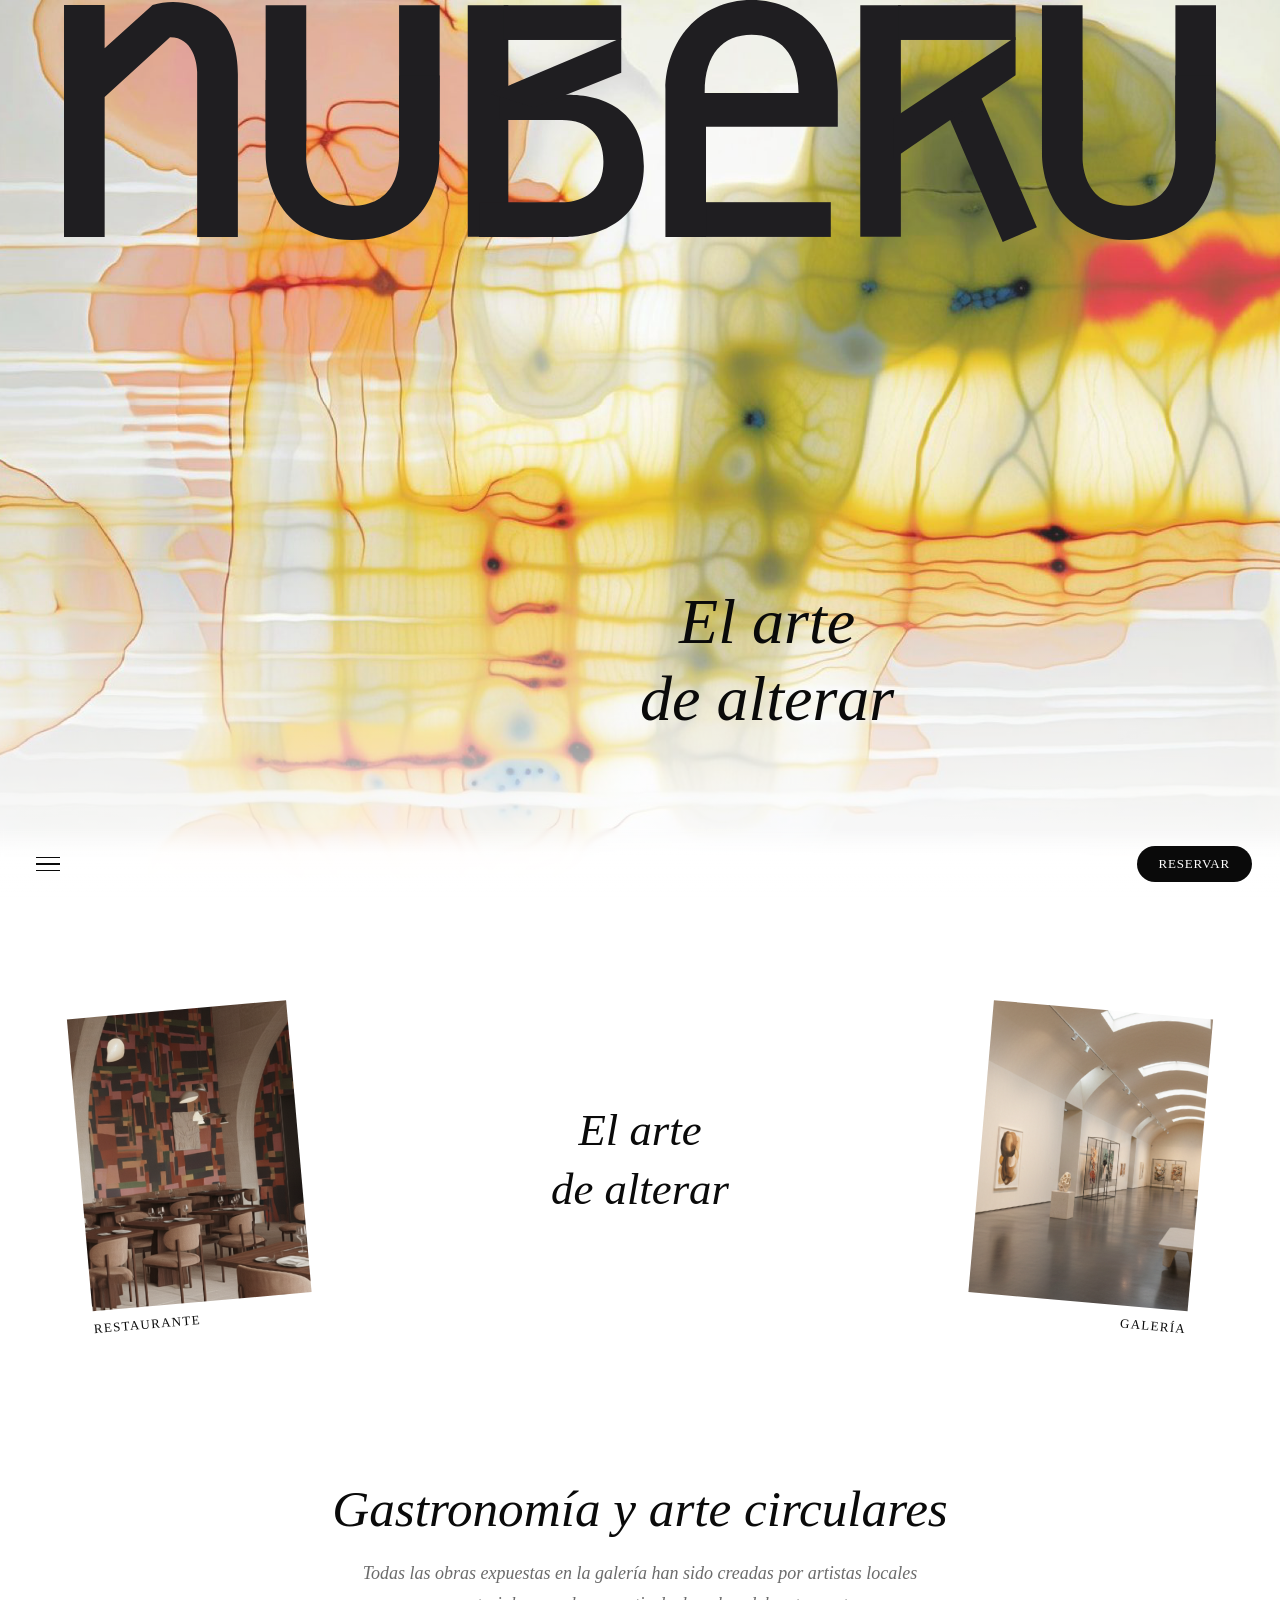
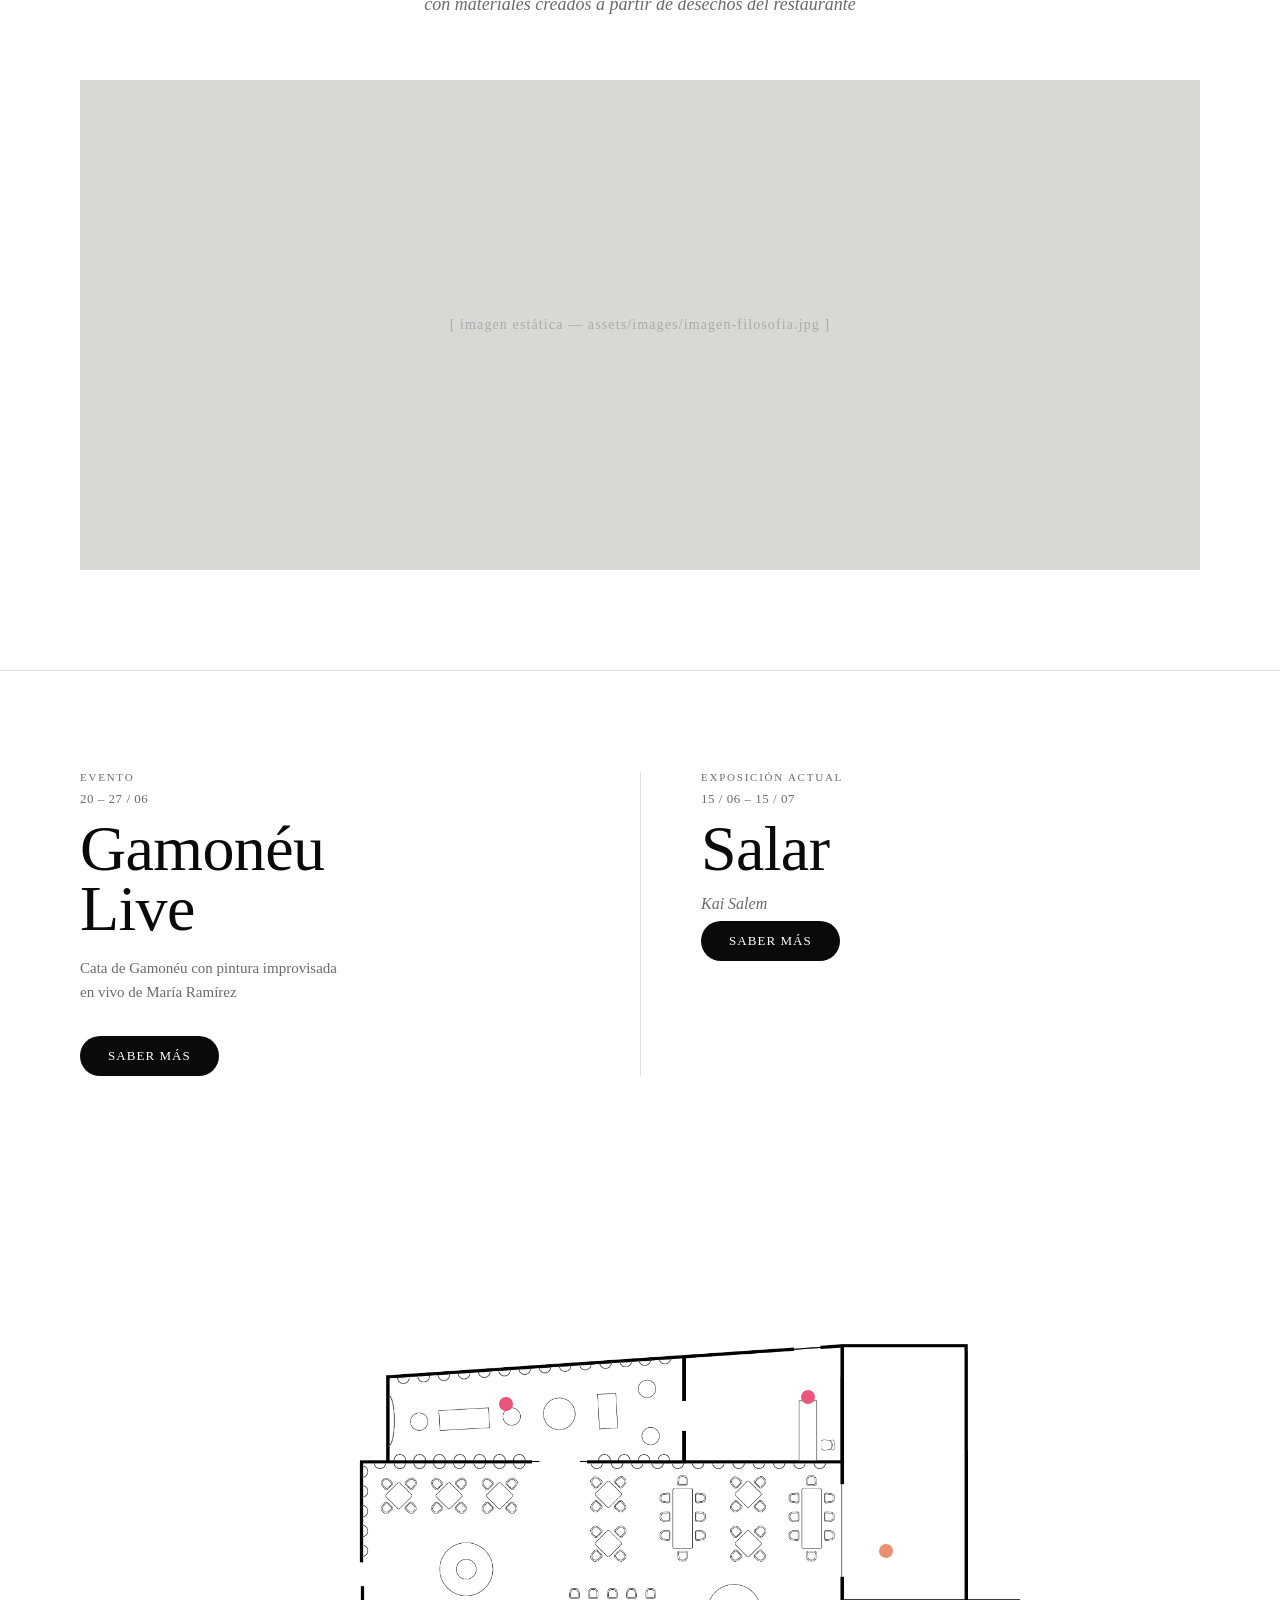
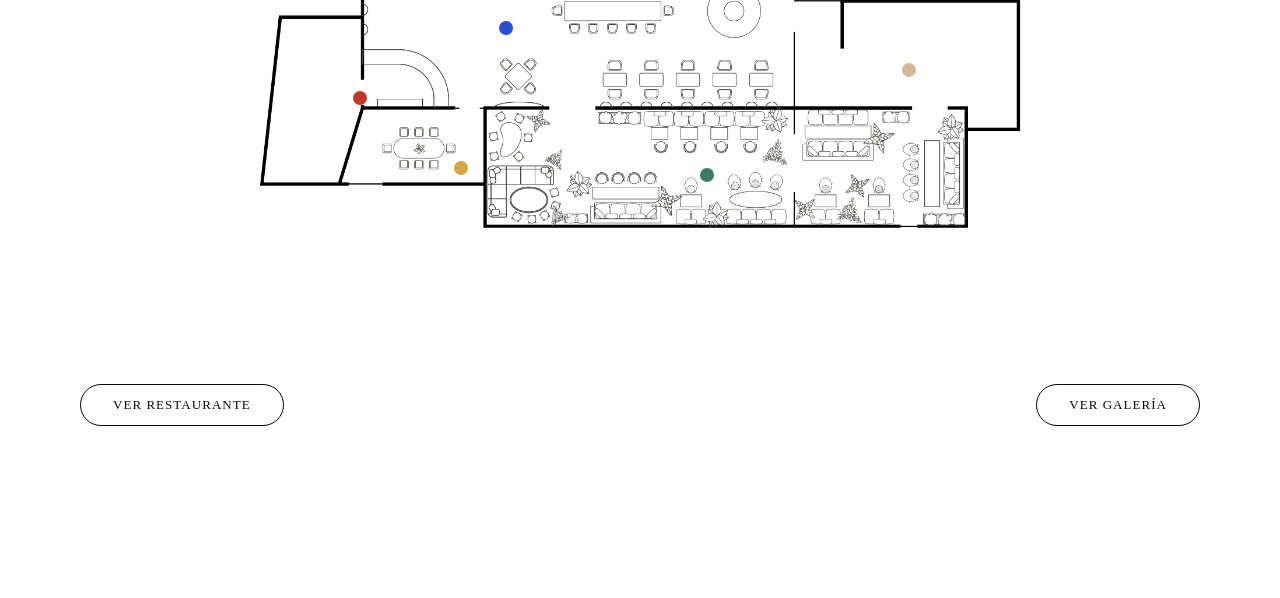
==== index.html @ 90b87da3 "Normalize casing for JavaScript references in HTML and CSS comments" ====
<!DOCTYPE html>
<html lang="es">
<head>
    <meta charset="UTF-8" />
    <meta name="viewport" content="width=device-width, initial-scale=1.0" />
    <title>Nuberu — El arte de alterar</title>

    <!-- Google Fonts -->
    <link rel="preconnect" href="https://fonts.googleapis.com" />
    <link rel="preconnect" href="https://fonts.gstatic.com" crossorigin />
    <link href="https://fonts.googleapis.com/css2?family=Cormorant+Garamond:ital,wght@0,300;0,400;1,300;1,400&display=swap" rel="stylesheet" />

    <!-- Hoja de estilos externa -->
    <link rel="stylesheet" href="css/main.css" />
</head>
<body>

<!-- ============================================
     BARRA FIJA INFERIOR
============================================= -->
<nav class="barra-inferior" role="navigation" aria-label="Navegación principal">

    <button class="btn-menu" id="btnMenu" aria-label="Abrir menú" aria-expanded="false">
        <span></span>
        <span></span>
        <span></span>
    </button>

    <a href="#hero" class="barra-logo" id="barraLogo" aria-label="Volver al inicio">

          <img src="assets/images/logo.svg" alt="Nuberu" height="28" />
    </a>

    <a href="reservas.html" class="btn-reservar" role="button">Reservar</a>

</nav>


<!-- ============================================
     MENÚ OVERLAY — PANTALLA COMPLETA
============================================= -->
<div class="menu-overlay" id="menuOverlay" role="dialog" aria-modal="true" aria-label="Menú de navegación">
    <div class="menu-columnas">

        <div class="menu-columna">
            <a href="restaurante.html" class="menu-titulo">Restaurante</a>
            <a href="restaurante.html#menu"    class="menu-item">Menú</a>
            <a href="restaurante.html#eventos" class="menu-item">Eventos</a>
            <a href="reservas.html#proveedores"            class="menu-item">Productos</a>
        </div>

        <div class="menu-columna">
            <a href="galeria.html" class="menu-titulo">Galería</a>
            <a href="galeria.html#exposiciones"      class="menu-item">Exposiciones</a>
            <a href="galeria.html#artistas"          class="menu-item">Artistas</a>
            <a href="galeria.html#programa-creacion" class="menu-item">Creación</a>
        </div>

    </div>
</div>


<!-- ============================================
     SECCIÓN 1: HERO
============================================= -->
<section id="hero" aria-label="Portada">

    <div class="hero-bg">
        <!--
          PRODUCCIÓN: añadir en main.css dentro de .hero-bg:
          background-image: url('../assets/images/hero-bg.jpg');
        -->
    </div>

    <div class="hero-logo" id="heroLogo" aria-label="Nuberu">

          <img src="assets/images/logo.svg"
               alt="Nuberu"
               style="width: 90vw; max-width: 1400px;" />
    </div>

    <div class="hero-manuscrito" aria-label="El arte de alterar">
        <!--
          PRODUCCIÓN: sustituir por:
          <img src="assets/images/texto-el-arte-de-alterar.png"
               alt="El arte de alterar"
               style="width: clamp(240px, 35vw, 560px);" />
        -->
        <p class="hero-manuscrito-placeholder">
            El arte<br>de alterar
        </p>
    </div>

</section>


<!-- ============================================
     SECCIÓN 2: INTRO
============================================= -->
<section id="intro" aria-label="Restaurante y Galería">

    <div>
        <div class="intro-imagen">

              <img src="assets/images/restaurante-interior.png" alt="Interior del restaurante Nuberu" />
        </div>
        <p class="intro-imagen-label">RESTAURANTE</p>
    </div>

    <div class="intro-centro">
        <!--
          PRODUCCIÓN: sustituir por:
          <img src="assets/images/el-arte-de-alterar-centro.png"
               alt="El arte de alterar"
               style="width: clamp(160px, 22vw, 340px);" />
        -->
        <p class="intro-manuscrito-placeholder">El arte<br>de alterar</p>
    </div>

    <div class="intro-derecha">
        <div class="intro-imagen">
              <img src="assets/images/galeria.png" alt="Pieza de la Galería Nuberu" />
        </div>
        <p class="intro-imagen-label">GALERÍA</p>
    </div>

</section>


<!-- ============================================
     SECCIÓN 3: FILOSOFÍA
============================================= -->
<section id="filosofia" aria-label="Filosofía">

    <div class="filosofia-texto">
        <!--
          PRODUCCIÓN: sustituir el h2 por:
          <img src="assets/images/gastronomia-arte-circulares.png"
               alt="Gastronomía y arte circulares"
               style="max-width: 600px; margin: 0 auto 24px;" />
        -->
        <h2 class="filosofia-titulo">Gastronomía y arte circulares</h2>
        <p class="filosofia-subtexto">
            Todas las obras expuestas en la galería han sido creadas por artistas locales
            con materiales creados a partir de desechos del restaurante
        </p>
    </div>

    <div class="filosofia-imagen">
        <!--
          PRODUCCIÓN:
          <img src="assets/images/imagen-filosofia.jpg" alt="Gastronomía y arte en Nuberu" />
        -->
        <div class="filosofia-imagen-placeholder">
            [ imagen estática — assets/images/imagen-filosofia.jpg ]
        </div>
    </div>

</section>


<!-- ============================================
     SECCIÓN 4: ACTUALIDAD
============================================= -->
<section id="actualidad" aria-label="Actualidad">

    <div class="actualidad-bloque">
        <p class="actualidad-etiqueta">Evento</p>
        <p class="actualidad-fecha">20 – 27 / 06</p>
        <h2 class="actualidad-titulo">Gamonéu<br>Live</h2>
        <p class="actualidad-descripcion">
            Cata de Gamonéu con pintura improvisada<br>en vivo de María Ramírez
        </p>
        <a href="restaurante.html#eventos" class="btn-saber-mas">Saber más</a>
    </div>

    <div class="actualidad-bloque">
        <p class="actualidad-etiqueta">Exposición actual</p>
        <p class="actualidad-fecha">15 / 06 – 15 / 07</p>
        <h2 class="actualidad-titulo">Salar</h2>
        <p class="actualidad-subtitulo">Kai Salem</p>
        <a href="galeria.html#exposiciones" class="btn-saber-mas">Saber más</a>
    </div>

</section>


<!-- ============================================
     SECCIÓN 5: MAPA INTERACTIVO
============================================= -->
<section id="mapa" aria-label="Plano del espacio">

    <div class="mapa-contenedor" id="mapaContenedor">

        <!--
          PRODUCCIÓN: sustituir el placeholder por:
          <img src="assets/images/mapa-plano.png"
               alt="Plano del espacio Nuberu"
               class="mapa-imagen" />

          Luego ajustar left/top de cada .mapa-punto en main.css
          con porcentajes sobre tu imagen real del plano.
        -->
        <div class="mapa-placeholder">
            <img src="assets/images/plano-nuberu.png"
                 alt="Plano del espacio Nuberu"
                 class="mapa-imagen" />
        </div>

        <!-- PUNTO 1: Galería -->
        <div class="mapa-punto punto-rosa punto-abajo" role="button" tabindex="0" aria-label="GALERÍA">
            <div class="mapa-tooltip">
                <img src="assets/images/galeria.png" class="mapa-tooltip-imagen" alt="Bar" />
                <div class="mapa-tooltip-label">
                    <p class="mapa-tooltip-titulo">GALERÍA</p>
                </div>
            </div>
        </div>

        <!-- PUNTO 2: TIENDA -->
        <div class="mapa-punto punto-rosa-2 punto-abajo" role="button" tabindex="0" aria-label="TIENDA">
            <div class="mapa-tooltip">
                <img src="assets/images/tienda.png" class="mapa-tooltip-imagen" alt="Tienda" />
                <div class="mapa-tooltip-label">
                    <p class="mapa-tooltip-titulo">TIENDA</p>
                </div>
            </div>
        </div>

        <!-- PUNTO 3: RESTAURANTE -->
        <div class="mapa-punto punto-azul" role="button" tabindex="0" aria-label="RESTAURANTE">
            <div class="mapa-tooltip">
                <img src="assets/images/restaurante-interior.png" class="mapa-tooltip-imagen" alt="Salón de reuniones" />
                <div class="mapa-tooltip-label">
                    <p class="mapa-tooltip-titulo">RESTAURANTE</p>
                </div>
            </div>
        </div>

        <!-- PUNTO 4: Terraza -->
        <div class="mapa-punto punto-verde" role="button" tabindex="0" aria-label="Terraza">
            <div class="mapa-tooltip">
                <img src="assets/images/terraza.png" class="mapa-tooltip-imagen" alt="Terraza" />
                <div class="mapa-tooltip-label">
                    <p class="mapa-tooltip-titulo">TERRAZA</p>
                </div>
            </div>
        </div>

        <!-- PUNTO 5: Reuniones -->
        <div class="mapa-punto punto-mostaza" role="button" tabindex="0" aria-label="Salón de reuniones">
            <div class="mapa-tooltip">
                <img src="assets/images/sala-de-reuniones.png" class="mapa-tooltip-imagen" alt="Galería" />
                <div class="mapa-tooltip-label">
                    <p class="mapa-tooltip-titulo">SALÓN DE REUNIONES</p>
                </div>
            </div>
        </div>

        <!-- PUNTO 6: COCINA -->
        <div class="mapa-punto punto-salmon" role="button" tabindex="0" aria-label="COCINA">
            <div class="mapa-tooltip">
                <img src="assets/images/COCINA.png" class="mapa-tooltip-imagen" alt="Cocina" />
                <div class="mapa-tooltip-label">
                    <p class="mapa-tooltip-titulo">COCINA</p>
                </div>
            </div>
        </div>
        <!-- PUNTO: Bar -->
        <div class="mapa-punto punto-rojo" role="button" tabindex="0" aria-label="Bar">
            <div class="mapa-tooltip">
                <img src="assets/images/bar.png" class="mapa-tooltip-imagen" alt="Bar" />
                <div class="mapa-tooltip-label">
                    <p class="mapa-tooltip-titulo">Bar</p>
                </div>
            </div>
        </div>

        <!-- PUNTO: Baño -->
        <div class="mapa-punto punto-beige" role="button" tabindex="0" aria-label="Baño">
            <div class="mapa-tooltip">
                <img src="assets/images/bano.png" class="mapa-tooltip-imagen" alt="Baño" />
                <div class="mapa-tooltip-label">
                    <p class="mapa-tooltip-titulo">Baño</p>
                </div>
            </div>
        </div>
    </div>

    <div class="mapa-ctas">
        <a href="restaurante.html" class="btn-outline">Ver Restaurante</a>
        <a href="galeria.html"     class="btn-outline">Ver Galería</a>
    </div>

</section>


<!-- js al final del body para no bloquear la carga del HTML -->
<script src="js/main.js"></script>

</body>
</html>
---- css/main.css ----
/* =============================================
   VARIABLES Y RESET
============================================= */
:root {
    --blanco: #ffffff;
    --negro: #0a0a0a;
    --gris-claro: #f5f5f3;
    --gris-texto: #6b6b6b;
    --acento-rosa: #e8567a;
    --acento-mostaza: #d4a843;
    --acento-azul: #2b4fd4;
    --acento-verde: #3d7a5f;
    --barra-alto: 72px;
    --fuente-cuerpo: 'inter', satoshi, sans serif;
}

*, *::before, *::after {
    margin: 0;
    padding: 0;
    box-sizing: border-box;
}

html {
    scroll-behavior: smooth;
}

body {
    font-family: Inter;
    background: var(--blanco);
    color: var(--negro);
    overflow-x: hidden;
    padding-bottom: var(--barra-alto);
}

img {
    display: block;
    max-width: 100%;
}

a {
    text-decoration: none;
    color: inherit;
}

/* =============================================
   BARRA FIJA INFERIOR
============================================= */
.barra-inferior {
    position: fixed;
    bottom: 0;
    left: 0;
    right: 0;
    height: var(--barra-alto);
    z-index: 1000;
    display: flex;
    align-items: center;
    justify-content: space-between;
    padding: 0 28px;
    background: linear-gradient(to bottom, transparent 0%, rgba(255,255,255,0.85) 35%, rgba(255,255,255,0.97) 100%);
    backdrop-filter: blur(2px);
    -webkit-backdrop-filter: blur(2px);
}

.btn-menu {
    background: none;
    border: none;
    cursor: pointer;
    padding: 8px;
    display: flex;
    flex-direction: column;
    gap: 5px;
    transition: opacity 0.2s;
}

.btn-menu:hover { opacity: 0.5; }

.btn-menu span {
    display: block;
    width: 24px;
    height: 1.5px;
    background: var(--negro);
    transition: transform 0.35s ease, opacity 0.25s ease;
    transform-origin: center;
}

body.menu-abierto .btn-menu span:nth-child(1) {
    transform: translateY(6.5px) rotate(45deg);
}
body.menu-abierto .btn-menu span:nth-child(2) {
    opacity: 0;
    transform: scaleX(0);
}
body.menu-abierto .btn-menu span:nth-child(3) {
    transform: translateY(-6.5px) rotate(-45deg);
}

.barra-logo {
    position: absolute;
    left: 50%;
    transform: translateX(-50%);
    opacity: 0;
    transition: opacity 0.4s ease;
    pointer-events: none;
}

.barra-logo.visible {
    opacity: 1;
    pointer-events: auto;
}

.barra-logo-texto {
    font-size: 22px;
    font-weight: 700;
    letter-spacing: 0.08em;
    text-transform: uppercase;
    font-family: var(--fuente-cuerpo);
}

.btn-reservar {
    background: var(--negro);
    color: var(--blanco);
    border: none;
    border-radius: 100px;
    padding: 10px 22px;
    font-family: var(--fuente-cuerpo);
    font-size: 13px;
    letter-spacing: 0.06em;
    text-transform: uppercase;
    cursor: pointer;
    transition: background 0.2s, transform 0.15s;
    white-space: nowrap;
}

.btn-reservar:hover {
    background: #333;
    transform: scale(1.03);
}

/* =============================================
   MENÚ OVERLAY — PANTALLA COMPLETA
============================================= */
.menu-overlay {
    position: fixed;
    inset: 0;
    background: var(--blanco);
    z-index: 10000;
    display: flex;
    flex-direction: column;
    justify-content: center;
    opacity: 0;
    pointer-events: none;
    transition: opacity 0.4s ease;
}

body.menu-abierto .menu-overlay {
    opacity: 1;
    pointer-events: auto;
}

.menu-columnas {
    display: grid;
    grid-template-columns: 1fr 1fr;
    height: 100%;
    align-content: center;
    gap: 0;
}

.menu-columna {
    display: flex;
    flex-direction: column;
    justify-content: center;
    padding: 0;
}

.menu-item,
.menu-columna-titulo {
    padding-left: 80px;
}

.menu-columna:first-child .menu-item,
.menu-columna:first-child .menu-columna-titulo {
    padding-left: 80px;
}

.menu-columna:first-child .menu-titulo,
.menu-columna:first-child .menu-columna-titulo {
    padding-left: 80px;
}

.menu-columna:last-child .menu-item,
.menu-columna:last-child .menu-columna-titulo {
    padding-left: 80px;
}

.menu-columna:last-child .menu-titulo,
.menu-columna:last-child .menu-columna-titulo {
    padding-left: 80px;
}

.menu-columna-titulo {
    font-size: clamp(32px, 4vw, 56px);
    font-weight: 500;
    letter-spacing: 0;
    text-transform: none;
    color: var(--negro);
    margin-bottom: 0;
    padding: 20px 0;
    border-bottom: 1px solid #e0e0e0;
}

.menu-titulo {
    font-size: clamp(32px, 4vw, 56px);
    font-weight: 450;
    line-height: 1;
    padding: 20px 0;
    border-bottom: 1px solid #e0e0e0;
    cursor: pointer;
    transition: color 0.2s, padding-left 0.25s;
    color: var(--negro);
    display: block;
}
.menu-item {
    font-size: clamp(32px, 4vw, 56px);
    font-weight: 300;
    line-height: 1;
    padding: 30px 0;
    border-bottom: 1px solid #e0e0e0;
    cursor: pointer;
    transition: color 0.2s, padding-left 0.25s;
    color: var(--negro);
    display: block;
}

.menu-item:hover {
    color: var(--gris-texto);
    padding-left: 12px;
}

/* =============================================
   SECCIÓN 1: HERO
============================================= */
#hero {
    position: relative;
    width: 100%;
    height: 100vh;
    min-height: 600px;
    overflow: hidden;
    display: flex;
    align-items: center;
    justify-content: center;
}

.hero-bg {
    position: absolute;
    inset: 0;
    background-image: url("assets/images/fondo-hero1.png");
    background-size: cover;
    background-position: center;
    opacity: 0.88;
}

.hero-bg::after {
    content: '';
    position: absolute;
    bottom: 0;
    left: 0;
    right: 0;
    height: 40%;
    background: linear-gradient(to bottom, transparent, white);
}

.hero-logo {
    position: absolute;
    top: 0;
    left: 0;
    right: 0;
    display: flex;
    align-items: flex-start;
    justify-content: center;
    z-index: 2;
    transition: opacity 0.5s ease, transform 0.5s ease;
    animation: fadeUp 0.9s ease both;
}

.hero-logo-texto {
    font-size: clamp(80px, 18vw, 260px);
    font-weight: 900;
    letter-spacing: -0.02em;
    text-transform: uppercase;
    line-height: 0.85;
    color: var(--negro);
    font-family: var(--fuente-cuerpo);
    user-select: none;
    margin-top: -12px;
}

.hero-logo.reducido {
    opacity: 0;
    transform: scale(0.3) translateY(-60px);
    pointer-events: none;
}

.hero-manuscrito {
    position: absolute;
    bottom: 18%;
    left: 50%;
    transform: translateX(-42%);
    z-index: 3;
    animation: fadeUp 1.1s 0.3s ease both;
}

.hero-manuscrito-placeholder {
    font-size: clamp(28px, 5vw, 72px);
    font-style: italic;
    font-weight: 300;
    color: var(--negro);
    line-height: 1.2;
    text-align: center;
    font-family: 'Brush Script MT', 'Segoe Script', cursive;
}

/* =============================================
   SECCIÓN 2: INTRO
============================================= */
#intro {
    display: grid;
    grid-template-columns: 1fr auto 1fr;
    align-items: center;
    gap: 40px;
    padding: 100px 80px;
    max-width: 1400px;
    margin: 0 auto;
}

.intro-imagen {
    aspect-ratio: 3 / 4;
    max-width: 220px;
    overflow: visible;
}

.intro-imagen img {
    width: 100%;
    height: 100%;
    object-fit: cover;
    transition: transform 0.6s ease;
}

.intro-imagen img:hover {
    transform: scale(1.04);
}

.intro-imagen-label {
    font-size: 13px;
    letter-spacing: 0.1em;
    text-transform: uppercase;
    margin-top: 10px;
}

.intro-centro {
    text-align: center;
    flex-shrink: 0;
}

.intro-manuscrito-placeholder {
    font-size: clamp(24px, 3.5vw, 52px);
    font-style: italic;
    font-weight: 300;
    line-height: 1.3;
    font-family: 'Brush Script MT', 'Segoe Script', cursive;
}

#intro .intro-derecha {
    display: flex;
    flex-direction: column;
    align-items: flex-end;
}

#intro > div:first-child {
    transform: rotate(-5deg);
}

#intro .intro-derecha {
    transform: rotate(5deg);
}

/* =============================================
   SECCIÓN 3: FILOSOFÍA
============================================= */
#filosofia {
    padding: 60px 80px 100px;
    max-width: 1400px;
    margin: 0 auto;
}

.filosofia-texto {
    text-align: center;
    margin-bottom: 60px;
}

.filosofia-titulo {
    font-size: clamp(28px, 4vw, 58px);
    font-weight: 300;
    font-style: italic;
    margin-bottom: 20px;
    font-family: 'Brush Script MT', 'Segoe Script', cursive;
}

.filosofia-subtexto {
    font-size: clamp(14px, 1.5vw, 18px);
    font-weight: 300;
    color: var(--gris-texto);
    max-width: 560px;
    margin: 0 auto;
    line-height: 1.7;
    font-style: italic;
}

.filosofia-imagen {
    width: 100%;
    aspect-ratio: 16 / 7;
    overflow: hidden;
    background: var(--gris-claro);
    position: relative;
}

.filosofia-imagen img {
    width: 100%;
    height: 100%;
    object-fit: cover;
}

.filosofia-imagen-placeholder {
    width: 100%;
    height: 100%;
    background: #d8d8d5;
    display: flex;
    align-items: center;
    justify-content: center;
    color: #aaa;
    font-size: 14px;
    letter-spacing: 0.08em;
}

/* =============================================
   SECCIÓN 4: ACTUALIDAD
============================================= */
#actualidad {
    display: grid;
    grid-template-columns: 1fr 1fr;
    gap: 0;
    max-width: 1400px;
    margin: 0 auto;
    padding: 100px 80px;
    border-top: 1px solid #e0e0e0;
}

.actualidad-bloque {
    padding: 0 60px 0 0;
}

.actualidad-bloque:last-child {
    padding: 0 0 0 60px;
    border-left: 1px solid #e0e0e0;
}

.actualidad-etiqueta {
    font-size: 11px;
    letter-spacing: 0.16em;
    text-transform: uppercase;
    color: var(--gris-texto);
    margin-bottom: 8px;
}

.actualidad-fecha {
    font-size: 13px;
    color: var(--gris-texto);
    margin-bottom: 12px;
    letter-spacing: 0.04em;
}

.actualidad-titulo {
    font-size: clamp(36px, 5vw, 72px);
    font-weight: 300;
    line-height: 0.95;
    margin-bottom: 16px;
    letter-spacing: -0.01em;
}

.actualidad-subtitulo {
    font-size: 16px;
    font-weight: 300;
    font-style: italic;
    color: var(--gris-texto);
    margin-bottom: 8px;
}

.actualidad-descripcion {
    font-size: 15px;
    font-weight: 300;
    color: var(--gris-texto);
    line-height: 1.6;
    margin-bottom: 32px;
    max-width: 320px;
}

.btn-saber-mas {
    display: inline-block;
    background: var(--negro);
    color: var(--blanco);
    border: none;
    border-radius: 100px;
    padding: 12px 28px;
    font-family: var(--fuente-cuerpo);
    font-size: 13px;
    letter-spacing: 0.08em;
    text-transform: uppercase;
    cursor: pointer;
    transition: background 0.2s, transform 0.15s;
}

.btn-saber-mas:hover {
    background: #333;
    transform: scale(1.03);
}

/* =============================================
   SECCIÓN 5: MAPA INTERACTIVO
============================================= */
#mapa {
    padding: 60px 80px 100px;
    max-width: 1400px;
    margin: 0 auto;
    isolation: isolate;
}

.mapa-contenedor {
    position: relative;
    width: 100%;
    aspect-ratio: 16 / 10;
    overflow: visible;
}

.mapa-imagen {
    width: 100%;
    height: 100%;
    object-fit: contain;
    display: block;
}

.mapa-placeholder {
    width: 100%;
    height: 100%;
    display: flex;
    align-items: center;
    justify-content: center;
    color: #aaa;
    font-size: 14px;
    letter-spacing: 0.08em;
}

/* Puntos del mapa */
.mapa-punto {
    position: absolute;
    width: 14px;
    height: 14px;
    border-radius: 50%;
    cursor: pointer;
    transform: translate(-50%, -50%);
    z-index: 1;
    transition: transform 0.2s ease;
}

/* Área invisible expandida para hover (evita parpadeos) */
.mapa-punto::before {
    content: '';
    position: absolute;
    width: 44px;
    height: 44px;
    top: 50%;
    left: 50%;
    transform: translate(-50%, -50%);
    border-radius: 50%;
    pointer-events: auto;
}

/* Área expandida hacia arriba para mantener hover al mover hacia el tooltip */
.mapa-punto::after {
    content: '';
    position: absolute;
    width: 44px;
    height: 420px;
    top: -410px;
    left: 50%;
    transform: translateX(-50%);
    pointer-events: auto;
}

.mapa-punto:hover {
    transform: translate(-50%, -50%) scale(1.4);
}

/* Posiciones y colores — ajustar según imagen real del plano */
.punto-rosa    { background: var(--acento-rosa);    top: 24%; left: 38%; }
.punto-rosa-2  { background: var(--acento-rosa);    top: 23%; left: 65%; }
.punto-azul    { background: var(--acento-azul);    top: 56%; left: 38%; }
.punto-verde   { background: var(--acento-verde);   top: 77%; left: 56%; }
.punto-mostaza { background: var(--acento-mostaza); top: 76%; left: 34%; }
.punto-salmon  { background: #e89070;               top: 45%; left: 72%; }
.punto-rojo  { background: #c0392b;                 top: 66%; left: 25%; }
.punto-beige { background: #d4b89a;                 top: 62%; left: 74%; }

/* Tooltip polaroid */
.mapa-tooltip {
    position: fixed;
    bottom: auto;
    left: auto;
    transform: rotate(-3deg) scale(0.85);
    width: 220px;
    background: var(--blanco);
    opacity: 0;
    pointer-events: none;
    transition: opacity 0.25s ease, transform 0.3s ease;
    transform-origin: bottom center;
    /* Mantener sobre todo (incluso sobre overlay cuando no está activo) */
    z-index: 9999;
    border: 2px solid #000000;
    display: none;
}

.mapa-tooltip.activo {
    opacity: 1;
    pointer-events: auto;
    display: block;
    transform: rotate(-2deg) scale(1);
}

.mapa-tooltip-imagen {
    width: 100%;
    aspect-ratio: 3 / 4;
    object-fit: cover;
    display: block;
    background: #c8c8c4;
}

.mapa-tooltip-label {
    padding: 10px 12px 12px;
    background: var(--blanco);
}

.mapa-tooltip-titulo {
    font-size: 11px;
    letter-spacing: 0.1em;
    text-transform: uppercase;
    font-weight: 400;
    color: var(--negro);
}

/* Tooltips cerca del borde izquierdo — aparecen a la derecha */
/* Estas reglas ya no aplican porque los tooltips están en el body */
/* Se controla la posición completamente desde JavaScript */

/* CTAs bajo el mapa */
.mapa-ctas {
    display: flex;
    justify-content: space-between;
    margin-top: 48px;
}

.btn-outline {
    border: 1.5px solid var(--negro);
    border-radius: 100px;
    padding: 12px 32px;
    font-family: var(--fuente-cuerpo);
    font-size: 13px;
    letter-spacing: 0.08em;
    text-transform: uppercase;
    background: transparent;
    cursor: pointer;
    transition: background 0.2s, color 0.2s;
    display: inline-block;
}

.btn-outline:hover {
    background: var(--negro);
    color: var(--blanco);
}

/* =============================================
   ANIMACIONES
============================================= */
@keyframes fadeUp {
    from { opacity: 0; transform: translateY(20px); }
    to   { opacity: 1; transform: translateY(0); }
}

/* =============================================
   RESPONSIVE
============================================= */
@media (max-width: 900px) {
    #intro {
        grid-template-columns: 1fr;
        padding: 60px 32px;
        text-align: center;
    }

    #intro .intro-derecha {
        align-items: center;
    }

    .intro-imagen {
        max-width: 200px;
        margin: 0 auto;
    }

    #filosofia { padding: 40px 32px 60px; }

    #actualidad {
        grid-template-columns: 1fr;
        padding: 60px 32px;
        gap: 60px;
    }

    .actualidad-bloque,
    .actualidad-bloque:last-child {
        padding: 0;
        border: none;
    }

    #mapa { padding: 40px 32px 60px; }

    .mapa-ctas {
        flex-direction: column;
        gap: 16px;
        align-items: center;
    }

    .menu-columnas {
        grid-template-columns: 1fr;
    }

    .menu-columna:first-child {
        border-right: none;
        border-bottom: 1px solid #e0e0e0;
    }

    .menu-columna {
        padding: 40px 32px;
    }

    .menu-item {
        font-size: clamp(28px, 7vw, 44px);
        padding: 14px 0;
    }
}
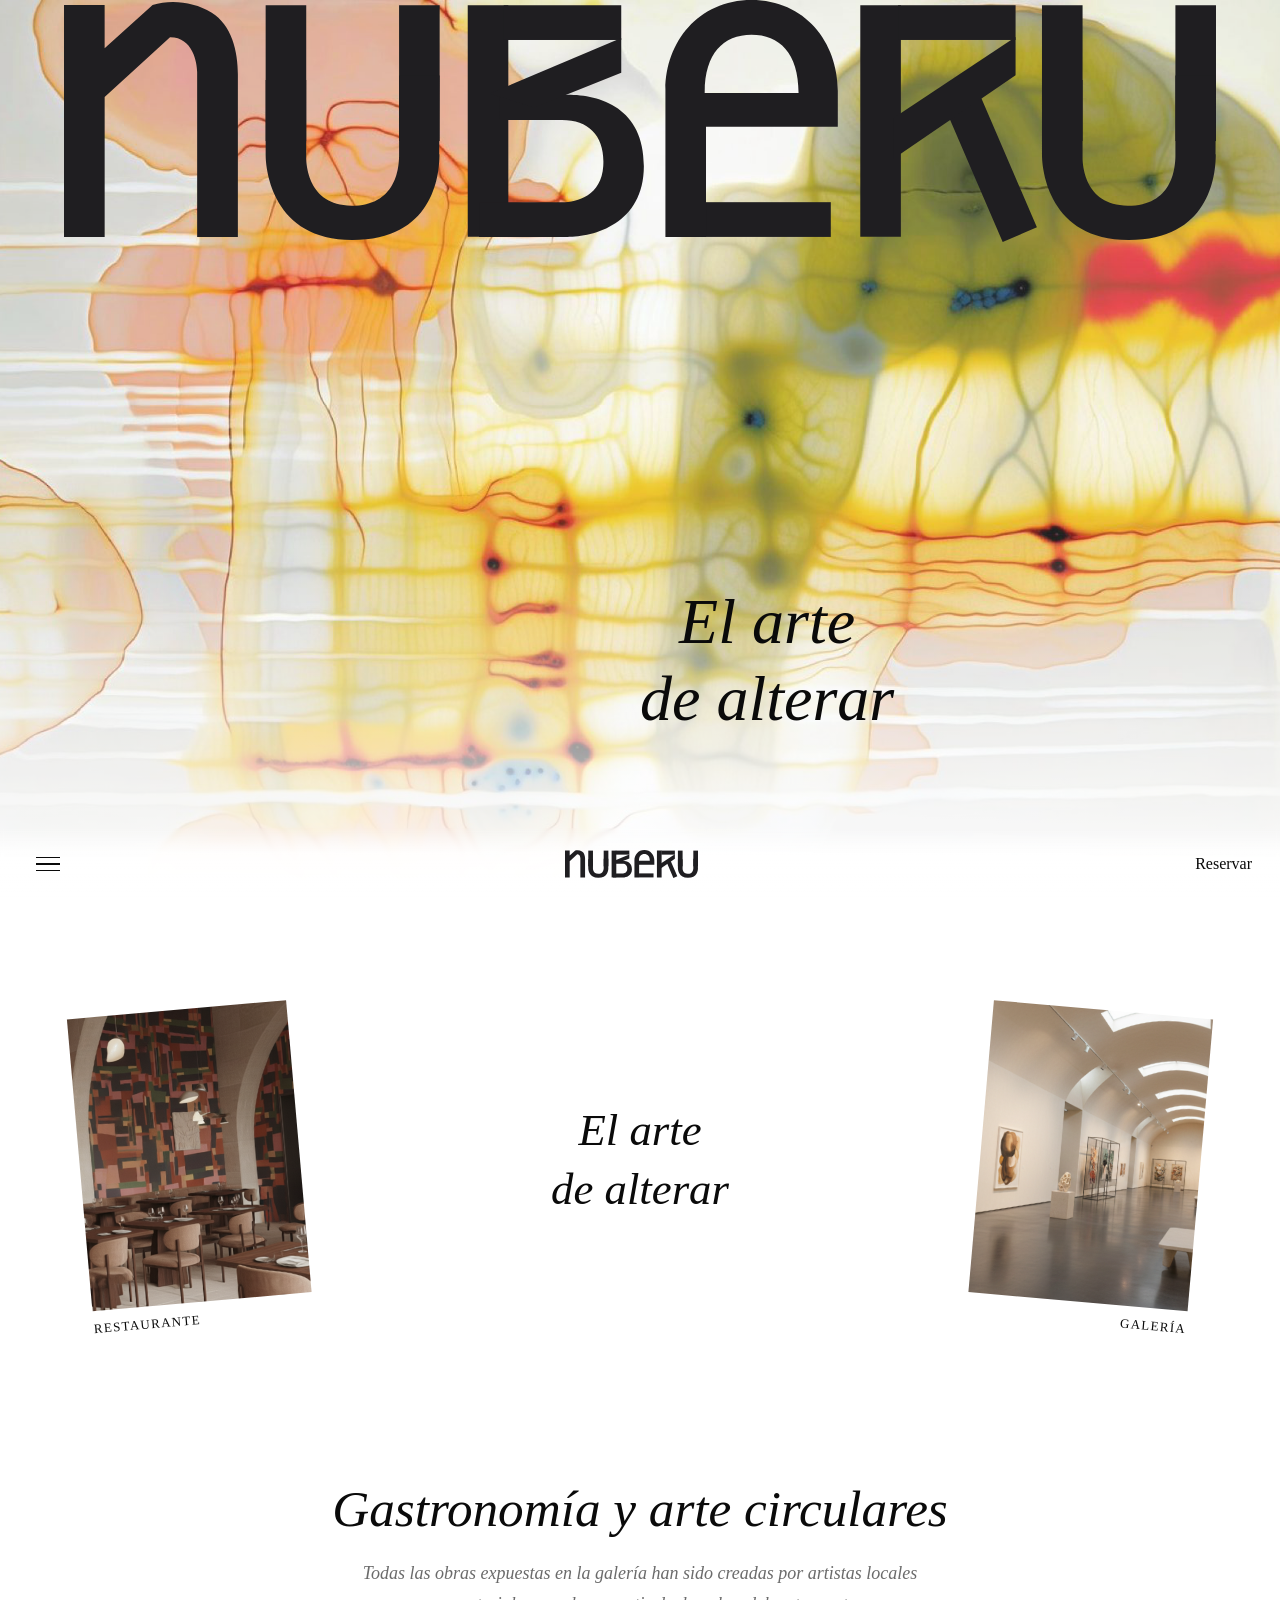
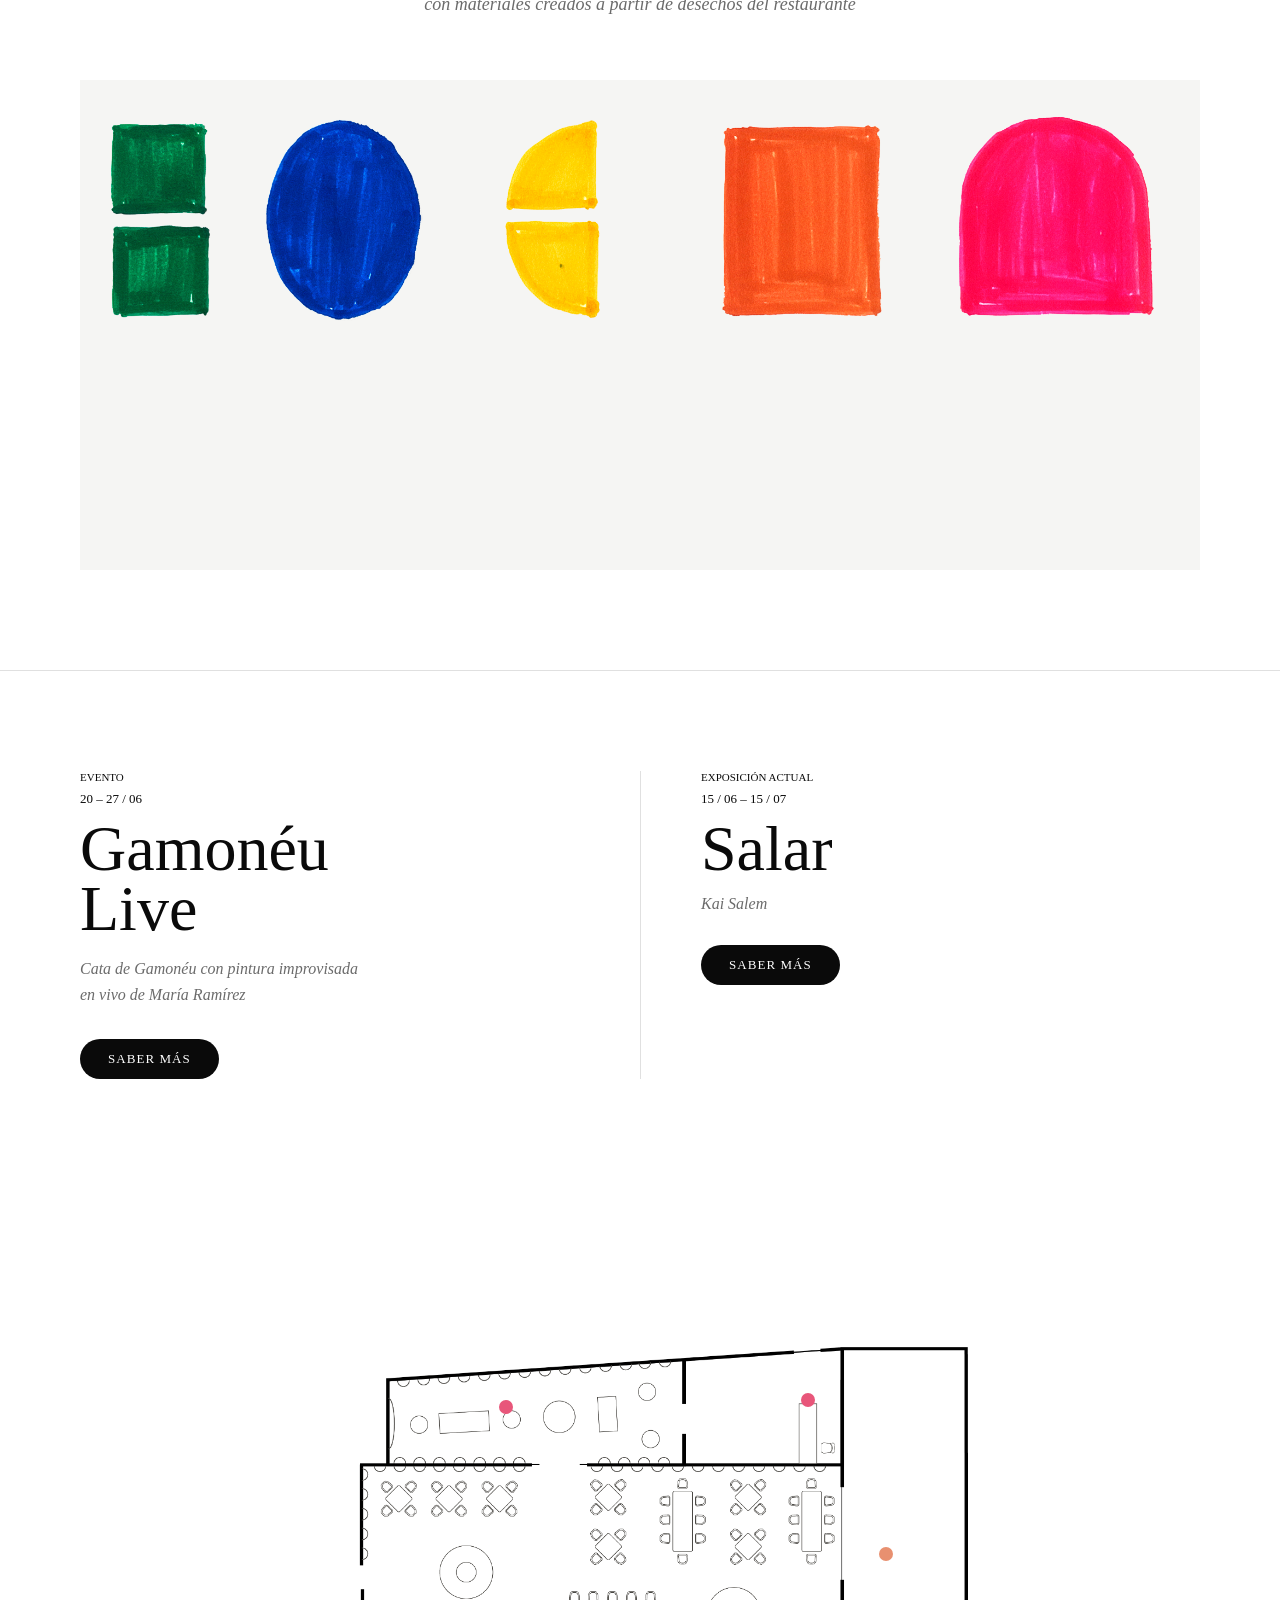
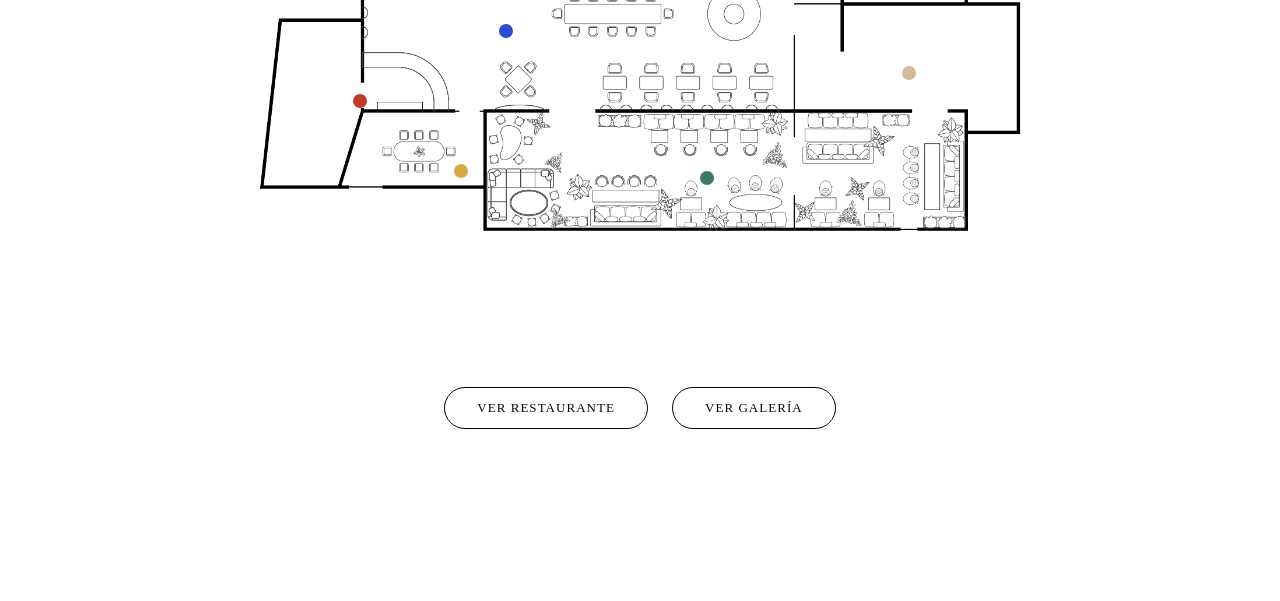
==== commit 718197f5: "Add gallery page with interactive elements and styles" ====
--- a/index.html
+++ b/index.html
@@ -147,13 +147,9 @@
     </div>
 
     <div class="filosofia-imagen">
-        <!--
-          PRODUCCIÓN:
-          <img src="assets/images/imagen-filosofia.jpg" alt="Gastronomía y arte en Nuberu" />
-        -->
-        <div class="filosofia-imagen-placeholder">
-            [ imagen estática — assets/images/imagen-filosofia.jpg ]
-        </div>
+
+        <div>
+            <img src="assets/images/ciclo-nuberu.png" alt="Gastronomía y arte en Nuberu" />        </div>
     </div>
 
 </section>
@@ -192,15 +188,6 @@
 
     <div class="mapa-contenedor" id="mapaContenedor">
 
-        <!--
-          PRODUCCIÓN: sustituir el placeholder por:
-          <img src="assets/images/mapa-plano.png"
-               alt="Plano del espacio Nuberu"
-               class="mapa-imagen" />
-
-          Luego ajustar left/top de cada .mapa-punto en main.css
-          con porcentajes sobre tu imagen real del plano.
-        -->
         <div class="mapa-placeholder">
             <img src="assets/images/plano-nuberu.png"
                  alt="Plano del espacio Nuberu"
@@ -208,95 +195,112 @@
         </div>
 
         <!-- PUNTO 1: Galería -->
-        <div class="mapa-punto punto-rosa punto-abajo" role="button" tabindex="0" aria-label="GALERÍA">
+        <div class="mapa-punto punto-rosa punto-abajo" role="button" tabindex="0" aria-label="GALERÍA" data-tooltip-shift="8" data-hover-radius="48">
             <div class="mapa-tooltip">
-                <img src="assets/images/galeria.png" class="mapa-tooltip-imagen" alt="Bar" />
-                <div class="mapa-tooltip-label">
-                    <p class="mapa-tooltip-titulo">GALERÍA</p>
-                </div>
-            </div>
-        </div>
-
-        <!-- PUNTO 2: TIENDA -->
-        <div class="mapa-punto punto-rosa-2 punto-abajo" role="button" tabindex="0" aria-label="TIENDA">
-            <div class="mapa-tooltip">
-                <img src="assets/images/tienda.png" class="mapa-tooltip-imagen" alt="Tienda" />
-                <div class="mapa-tooltip-label">
-                    <p class="mapa-tooltip-titulo">TIENDA</p>
-                </div>
-            </div>
-        </div>
-
-        <!-- PUNTO 3: RESTAURANTE -->
-        <div class="mapa-punto punto-azul" role="button" tabindex="0" aria-label="RESTAURANTE">
-            <div class="mapa-tooltip">
-                <img src="assets/images/restaurante-interior.png" class="mapa-tooltip-imagen" alt="Salón de reuniones" />
-                <div class="mapa-tooltip-label">
-                    <p class="mapa-tooltip-titulo">RESTAURANTE</p>
-                </div>
-            </div>
-        </div>
-
-        <!-- PUNTO 4: Terraza -->
-        <div class="mapa-punto punto-verde" role="button" tabindex="0" aria-label="Terraza">
-            <div class="mapa-tooltip">
-                <img src="assets/images/terraza.png" class="mapa-tooltip-imagen" alt="Terraza" />
-                <div class="mapa-tooltip-label">
-                    <p class="mapa-tooltip-titulo">TERRAZA</p>
-                </div>
-            </div>
-        </div>
-
-        <!-- PUNTO 5: Reuniones -->
-        <div class="mapa-punto punto-mostaza" role="button" tabindex="0" aria-label="Salón de reuniones">
-            <div class="mapa-tooltip">
-                <img src="assets/images/sala-de-reuniones.png" class="mapa-tooltip-imagen" alt="Galería" />
-                <div class="mapa-tooltip-label">
-                    <p class="mapa-tooltip-titulo">SALÓN DE REUNIONES</p>
-                </div>
-            </div>
-        </div>
-
-        <!-- PUNTO 6: COCINA -->
-        <div class="mapa-punto punto-salmon" role="button" tabindex="0" aria-label="COCINA">
-            <div class="mapa-tooltip">
-                <img src="assets/images/COCINA.png" class="mapa-tooltip-imagen" alt="Cocina" />
-                <div class="mapa-tooltip-label">
-                    <p class="mapa-tooltip-titulo">COCINA</p>
-                </div>
-            </div>
-        </div>
-        <!-- PUNTO: Bar -->
-        <div class="mapa-punto punto-rojo" role="button" tabindex="0" aria-label="Bar">
-            <div class="mapa-tooltip">
-                <img src="assets/images/bar.png" class="mapa-tooltip-imagen" alt="Bar" />
-                <div class="mapa-tooltip-label">
-                    <p class="mapa-tooltip-titulo">Bar</p>
-                </div>
-            </div>
-        </div>
-
-        <!-- PUNTO: Baño -->
-        <div class="mapa-punto punto-beige" role="button" tabindex="0" aria-label="Baño">
-            <div class="mapa-tooltip">
-                <img src="assets/images/bano.png" class="mapa-tooltip-imagen" alt="Baño" />
-                <div class="mapa-tooltip-label">
-                    <p class="mapa-tooltip-titulo">Baño</p>
-                </div>
-            </div>
-        </div>
-    </div>
-
-    <div class="mapa-ctas">
-        <a href="restaurante.html" class="btn-outline">Ver Restaurante</a>
-        <a href="galeria.html"     class="btn-outline">Ver Galería</a>
-    </div>
-
-</section>
-
-
-<!-- js al final del body para no bloquear la carga del HTML -->
-<script src="js/main.js"></script>
-
-</body>
-</html>+                <div class="mapa-tooltip-media">
+                    <img src="assets/images/galeria.png" class="mapa-tooltip-imagen" alt="Bar" />
+                </div>
+                 <div class="mapa-tooltip-label">
+                     <p class="mapa-tooltip-titulo">GALERÍA</p>
+                 </div>
+             </div>
+         </div>
+
+         <!-- PUNTO 2: TIENDA -->
+         <div class="mapa-punto punto-rosa-2 punto-abajo" role="button" tabindex="0" aria-label="TIENDA" data-tooltip-shift="8" data-hover-radius="48">
+             <div class="mapa-tooltip">
+                <div class="mapa-tooltip-media">
+                    <img src="assets/images/tienda.png" class="mapa-tooltip-imagen" alt="Tienda" />
+                </div>
+                 <div class="mapa-tooltip-label">
+                     <p class="mapa-tooltip-titulo">TIENDA</p>
+                 </div>
+             </div>
+         </div>
+
+         <!-- PUNTO 3: RESTAURANTE -->
+         <div class="mapa-punto punto-azul" role="button" tabindex="0" aria-label="RESTAURANTE" data-tooltip-shift="28" data-hover-radius="48">
+             <div class="mapa-tooltip">
+                <div class="mapa-tooltip-media">
+                    <img src="assets/images/restaurante-interior.png" class="mapa-tooltip-imagen" alt="Salón de reuniones" />
+                </div>
+                 <div class="mapa-tooltip-label">
+                     <p class="mapa-tooltip-titulo">RESTAURANTE</p>
+                 </div>
+             </div>
+         </div>
+
+         <!-- PUNTO 4: Terraza -->
+         <div class="mapa-punto punto-verde" role="button" tabindex="0" aria-label="Terraza" data-tooltip-shift="28" data-hover-radius="48">
+             <div class="mapa-tooltip">
+                <div class="mapa-tooltip-media">
+                    <img src="assets/images/terraza.png" class="mapa-tooltip-imagen" alt="Terraza" />
+                </div>
+                 <div class="mapa-tooltip-label">
+                     <p class="mapa-tooltip-titulo">TERRAZA</p>
+                 </div>
+             </div>
+         </div>
+
+         <!-- PUNTO 5: Reuniones -->
+         <div class="mapa-punto punto-mostaza" role="button" tabindex="0" aria-label="Salón de reuniones" data-tooltip-shift="36" data-hover-radius="48">
+             <div class="mapa-tooltip">
+                <div class="mapa-tooltip-media">
+                    <img src="assets/images/sala-de-reuniones.png" class="mapa-tooltip-imagen" alt="Galería" />
+                </div>
+                 <div class="mapa-tooltip-label">
+                     <p class="mapa-tooltip-titulo">SALÓN DE REUNIONES</p>
+                 </div>
+             </div>
+         </div>
+
+         <!-- PUNTO 6: COCINA -->
+         <div class="mapa-punto punto-salmon" role="button" tabindex="0" aria-label="COCINA" data-tooltip-shift="36" data-hover-radius="48">
+             <div class="mapa-tooltip">
+                <div class="mapa-tooltip-media">
+                    <img src="assets/images/COCINA.png" class="mapa-tooltip-imagen" alt="Cocina" />
+                </div>
+                 <div class="mapa-tooltip-label">
+                     <p class="mapa-tooltip-titulo">COCINA</p>
+                 </div>
+             </div>
+         </div>
+         <!-- PUNTO: Bar -->
+         <div class="mapa-punto punto-rojo" role="button" tabindex="0" aria-label="Bar" data-tooltip-shift="36" data-hover-radius="48">
+             <div class="mapa-tooltip">
+                <div class="mapa-tooltip-media">
+                    <img src="assets/images/bar.png" class="mapa-tooltip-imagen" alt="Bar" />
+                </div>
+                 <div class="mapa-tooltip-label">
+                     <p class="mapa-tooltip-titulo">Bar</p>
+                 </div>
+             </div>
+         </div>
+
+         <!-- PUNTO: Baño -->
+         <div class="mapa-punto punto-beige" role="button" tabindex="0" aria-label="Baño" data-tooltip-shift="36" data-hover-radius="48">
+             <div class="mapa-tooltip">
+                <div class="mapa-tooltip-media">
+                    <img src="assets/images/bano.png" class="mapa-tooltip-imagen" alt="Baño" />
+                </div>
+                 <div class="mapa-tooltip-label">
+                     <p class="mapa-tooltip-titulo">Baño</p>
+                 </div>
+             </div>
+         </div>
+     </div>
+
+     <div class="mapa-ctas">
+         <a href="restaurante.html" class="btn-outline">Ver Restaurante</a>
+         <a href="galeria.html"     class="btn-outline">Ver Galería</a>
+     </div>
+
+ </section>
+
+
+ <!-- js al final del body para no bloquear la carga del HTML -->
+ <script src="js/main.js"></script>
+
+ </body>
+ </html>
+
--- a/css/main.css
+++ b/css/main.css
@@ -82,58 +82,31 @@
     transition: transform 0.35s ease, opacity 0.25s ease;
     transform-origin: center;
 }
-
-body.menu-abierto .btn-menu span:nth-child(1) {
-    transform: translateY(6.5px) rotate(45deg);
-}
-body.menu-abierto .btn-menu span:nth-child(2) {
-    opacity: 0;
-    transform: scaleX(0);
-}
-body.menu-abierto .btn-menu span:nth-child(3) {
-    transform: translateY(-6.5px) rotate(-45deg);
-}
-
-.barra-logo {
-    position: absolute;
-    left: 50%;
-    transform: translateX(-50%);
-    opacity: 0;
-    transition: opacity 0.4s ease;
-    pointer-events: none;
-}
-
-.barra-logo.visible {
-    opacity: 1;
-    pointer-events: auto;
-}
-
-.barra-logo-texto {
-    font-size: 22px;
-    font-weight: 700;
+.btn-outline {
+    border: 1.5px solid var(--negro);
+    border-radius: 100px;
+    padding: 12px 32px;
+    font-family: var(--fuente-cuerpo);
+    font-size: 13px;
     letter-spacing: 0.08em;
     text-transform: uppercase;
-    font-family: var(--fuente-cuerpo);
-}
-
-.btn-reservar {
+    background: transparent;
+    cursor: pointer;
+    transition: background 0.2s, color 0.2s;
+    display: inline-block;
+}
+
+.btn-outline:hover {
     background: var(--negro);
     color: var(--blanco);
-    border: none;
-    border-radius: 100px;
-    padding: 10px 22px;
-    font-family: var(--fuente-cuerpo);
-    font-size: 13px;
-    letter-spacing: 0.06em;
-    text-transform: uppercase;
-    cursor: pointer;
-    transition: background 0.2s, transform 0.15s;
-    white-space: nowrap;
-}
-
-.btn-reservar:hover {
-    background: #333;
-    transform: scale(1.03);
+}
+
+/* CTAs bajo el mapa */
+.mapa-ctas {
+    display: flex;
+    justify-content: center;
+    gap: 24px;
+    margin-top: 48px;
 }
 
 /* =============================================
@@ -377,10 +350,14 @@
 
 #intro > div:first-child {
     transform: rotate(-5deg);
+    position: relative;
+    z-index: 1;
 }
 
 #intro .intro-derecha {
     transform: rotate(5deg);
+    position: relative;
+    z-index: 1;
 }
 
 /* =============================================
@@ -465,17 +442,13 @@
 
 .actualidad-etiqueta {
     font-size: 11px;
-    letter-spacing: 0.16em;
     text-transform: uppercase;
-    color: var(--gris-texto);
     margin-bottom: 8px;
 }
 
 .actualidad-fecha {
     font-size: 13px;
-    color: var(--gris-texto);
     margin-bottom: 12px;
-    letter-spacing: 0.04em;
 }
 
 .actualidad-titulo {
@@ -483,7 +456,6 @@
     font-weight: 300;
     line-height: 0.95;
     margin-bottom: 16px;
-    letter-spacing: -0.01em;
 }
 
 .actualidad-subtitulo {
@@ -491,16 +463,17 @@
     font-weight: 300;
     font-style: italic;
     color: var(--gris-texto);
-    margin-bottom: 8px;
+    margin-bottom: 32px;
 }
 
 .actualidad-descripcion {
-    font-size: 15px;
+    font-size: 16px;
     font-weight: 300;
     color: var(--gris-texto);
     line-height: 1.6;
     margin-bottom: 32px;
     max-width: 320px;
+    font-style: italic;
 }
 
 .btn-saber-mas {
@@ -531,6 +504,8 @@
     max-width: 1400px;
     margin: 0 auto;
     isolation: isolate;
+    position: relative;
+    z-index: 2;
 }
 
 .mapa-contenedor {
@@ -566,7 +541,7 @@
     border-radius: 50%;
     cursor: pointer;
     transform: translate(-50%, -50%);
-    z-index: 1;
+    z-index: 3; /* estar por encima de la imagen pero POR DEBAJO del tooltip */
     transition: transform 0.2s ease;
 }
 
@@ -574,25 +549,29 @@
 .mapa-punto::before {
     content: '';
     position: absolute;
-    width: 44px;
-    height: 44px;
+    /* Reducido para evitar solapamientos entre puntos */
+    width: 56px;
+    height: 56px;
     top: 50%;
     left: 50%;
     transform: translate(-50%, -50%);
     border-radius: 50%;
-    pointer-events: auto;
-}
-
-/* Área expandida hacia arriba para mantener hover al mover hacia el tooltip */
+    pointer-events: auto; /* esta área sí captura el hover */
+}
+
+/* El pseudo-elemento anterior que expandía mucho hacia arriba causaba
+   interacciones no deseadas (activaba puntos cuando el cursor pasaba
+   por encima de la zona del tooltip). Lo convertimos en no-interactuable
+   para que no interfiera con otros puntos. */
 .mapa-punto::after {
     content: '';
     position: absolute;
     width: 44px;
-    height: 420px;
-    top: -410px;
+    height: 0px; /* ya no ocupa zona vertical */
+    top: 50%;
     left: 50%;
     transform: translateX(-50%);
-    pointer-events: auto;
+    pointer-events: none; /* evitar que interfiera con eventos */
 }
 
 .mapa-punto:hover {
@@ -618,71 +597,83 @@
     width: 220px;
     background: var(--blanco);
     opacity: 0;
+    /* No interacciona hasta estar activo */
     pointer-events: none;
     transition: opacity 0.25s ease, transform 0.3s ease;
     transform-origin: bottom center;
     /* Mantener sobre todo (incluso sobre overlay cuando no está activo) */
     z-index: 9999;
     border: 2px solid #000000;
-    display: none;
+    /* Evitar display:none para que offsetHeight/offsetWidth sean medibles
+       por JS al posicionar. Usaremos opacity y visibility. */
+    visibility: hidden;
+    padding: 0; /* sin padding: el padding solo va en .mapa-tooltip-label */
 }
 
 .mapa-tooltip.activo {
     opacity: 1;
+    /* ahora sí puede recibir hover/clicks */
+    pointer-events: none;
+    /* Seguimos sin permitir pointer-events para que el tooltip no
+       sea interactivo y no interfiera con el mapa. Si en el futuro
+       necesita ser clicable, usar .mapa-tooltip.interactivo */
+    visibility: visible;
+    transform: rotate(-2deg) scale(1);
+}
+
+/* Si en algún caso se necesita interactividad en el tooltip, usar esta clase */
+.mapa-tooltip.interactivo {
     pointer-events: auto;
+}
+
+.mapa-tooltip-imagen {
+    width: 100%;
+    height: auto;
     display: block;
-    transform: rotate(-2deg) scale(1);
-}
-
-.mapa-tooltip-imagen {
-    width: 100%;
+    object-fit: cover;
+    /* Forzar relación de aspecto 3:4; moderno y funciona en navegadores actuales */
     aspect-ratio: 3 / 4;
+    max-height: 320px; /* fallback para evitar imágenes excesivamente altas */
+    margin-bottom: 10px; /* separación entre imagen y texto */
+}
+
+.mapa-tooltip-label {
+    padding: 12px 12px 12px; /* más espacio alrededor del texto */
+    background: var(--blanco);
+}
+
+.mapa-tooltip-titulo {
+    font-size: 16px;
+    text-transform: uppercase;
+    font-weight: 300;
+    color: var(--negro);
+    margin: 0;
+}
+
+/* Asegurar que el tooltip NO tenga padding (la imagen toca el borde) */
+/* .mapa-tooltip padding se define arriba sin valor */
+
+.mapa-tooltip-media {
+    width: 100%;
+    /* Forzar proporción 3:4 para el contenedor; en navegadores sin support
+       aspect-ratio, usamos padding-bottom fallback (75% = 3/4) */
+    aspect-ratio: 3 / 4;
+    position: relative;
+    overflow: hidden;
+    background: #eaeaea;
+}
+.mapa-tooltip-media::before {
+    content: '';
+    display: block;
+    /* fallback para navegadores que no soporten aspect-ratio */
+    padding-bottom: 75%;
+}
+.mapa-tooltip-media img.mapa-tooltip-imagen {
+    position: absolute;
+    inset: 0;
+    width: 100%;
+    height: 100%;
     object-fit: cover;
-    display: block;
-    background: #c8c8c4;
-}
-
-.mapa-tooltip-label {
-    padding: 10px 12px 12px;
-    background: var(--blanco);
-}
-
-.mapa-tooltip-titulo {
-    font-size: 11px;
-    letter-spacing: 0.1em;
-    text-transform: uppercase;
-    font-weight: 400;
-    color: var(--negro);
-}
-
-/* Tooltips cerca del borde izquierdo — aparecen a la derecha */
-/* Estas reglas ya no aplican porque los tooltips están en el body */
-/* Se controla la posición completamente desde JavaScript */
-
-/* CTAs bajo el mapa */
-.mapa-ctas {
-    display: flex;
-    justify-content: space-between;
-    margin-top: 48px;
-}
-
-.btn-outline {
-    border: 1.5px solid var(--negro);
-    border-radius: 100px;
-    padding: 12px 32px;
-    font-family: var(--fuente-cuerpo);
-    font-size: 13px;
-    letter-spacing: 0.08em;
-    text-transform: uppercase;
-    background: transparent;
-    cursor: pointer;
-    transition: background 0.2s, color 0.2s;
-    display: inline-block;
-}
-
-.btn-outline:hover {
-    background: var(--negro);
-    color: var(--blanco);
 }
 
 /* =============================================
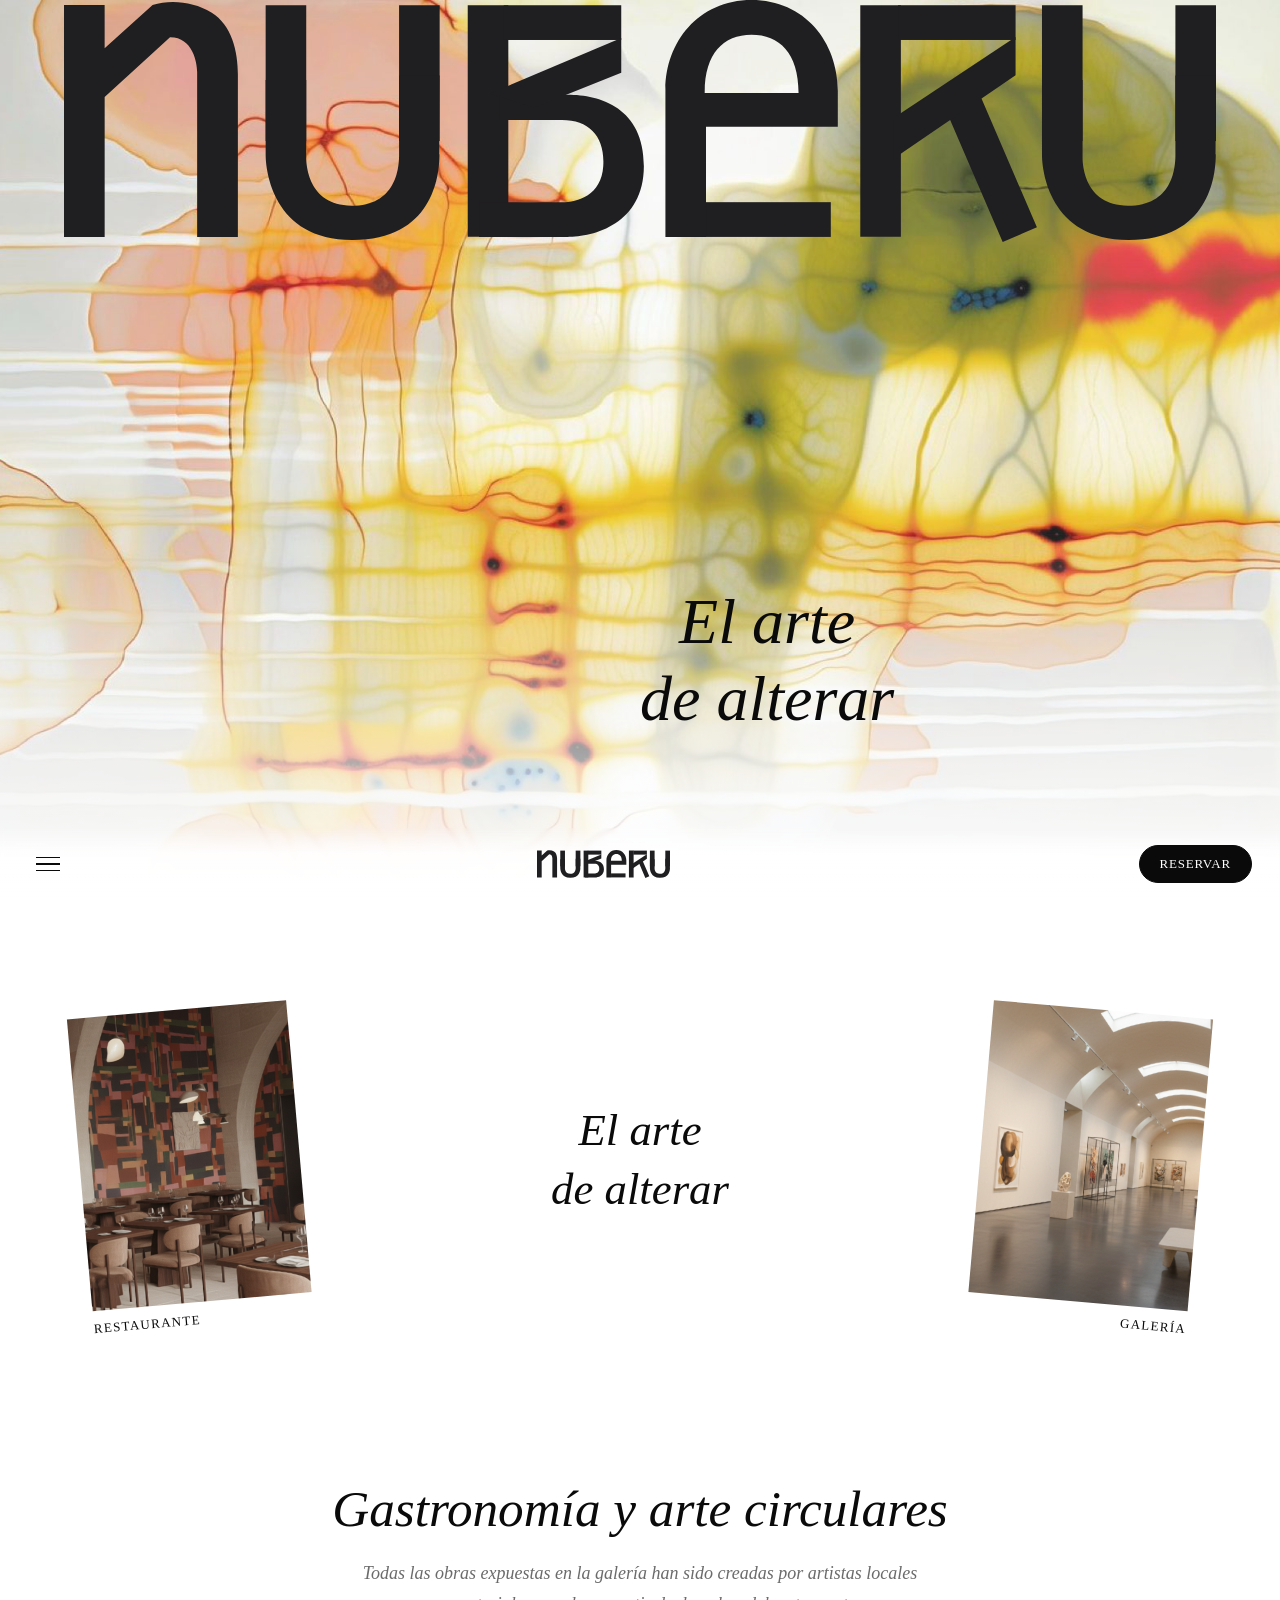
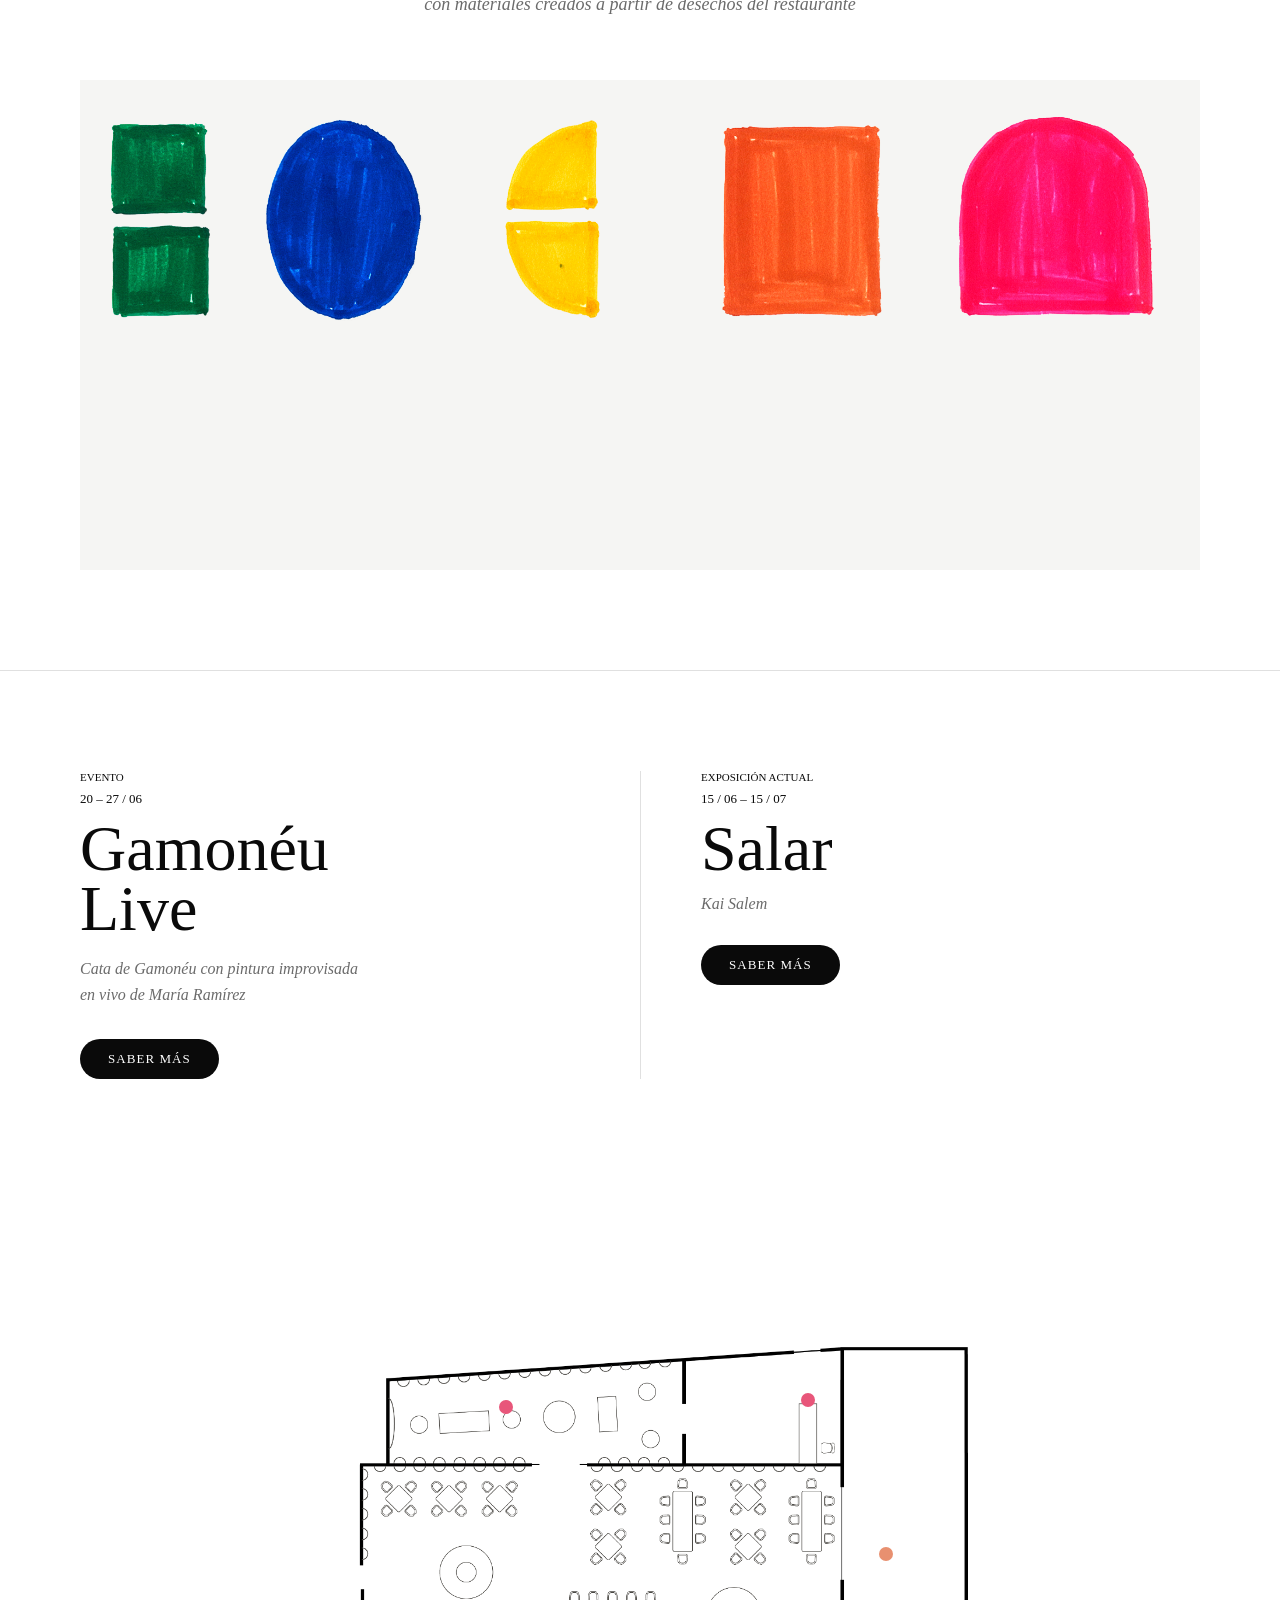
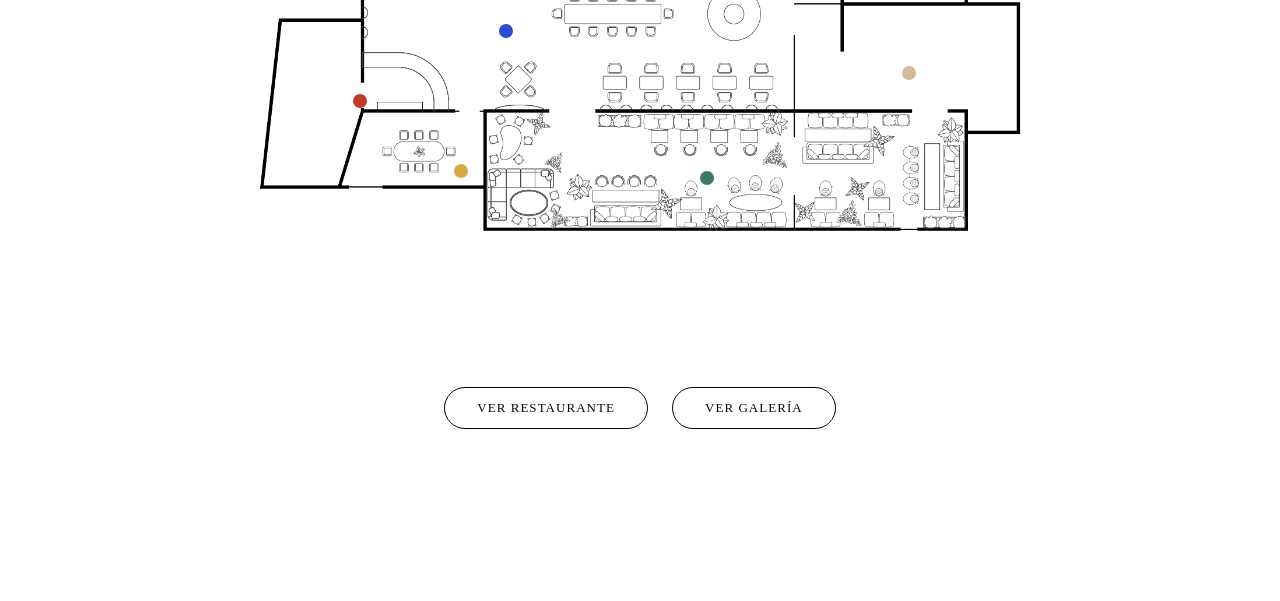
==== commit f0bc2941: "Add reservation functionality and improve UI for restaurant page" ====
--- a/index.html
+++ b/index.html
@@ -46,7 +46,7 @@
             <a href="restaurante.html" class="menu-titulo">Restaurante</a>
             <a href="restaurante.html#menu"    class="menu-item">Menú</a>
             <a href="restaurante.html#eventos" class="menu-item">Eventos</a>
-            <a href="reservas.html#proveedores"            class="menu-item">Productos</a>
+            <a href="restaurante.html#proveedores" class="menu-item">Productos</a>
         </div>
 
         <div class="menu-columna">
--- a/css/main.css
+++ b/css/main.css
@@ -99,6 +99,27 @@
 .btn-outline:hover {
     background: var(--negro);
     color: var(--blanco);
+}
+
+/* Botón de reservar (barra/fuentes): fondo negro, texto blanco, bordes redondeados */
+.btn-reservar {
+    display: inline-block;
+    background: var(--negro);
+    color: var(--blanco);
+    border-radius: 100px;
+    padding: 10px 20px;
+    font-family: var(--fuente-cuerpo);
+    font-size: 13px;
+    letter-spacing: 0.06em;
+    text-transform: uppercase;
+    border: 1.5px solid var(--negro);
+    cursor: pointer;
+    text-decoration: none;
+}
+
+.btn-reservar:hover {
+    background: var(--blanco);
+    color: var(--negro);
 }
 
 /* CTAs bajo el mapa */
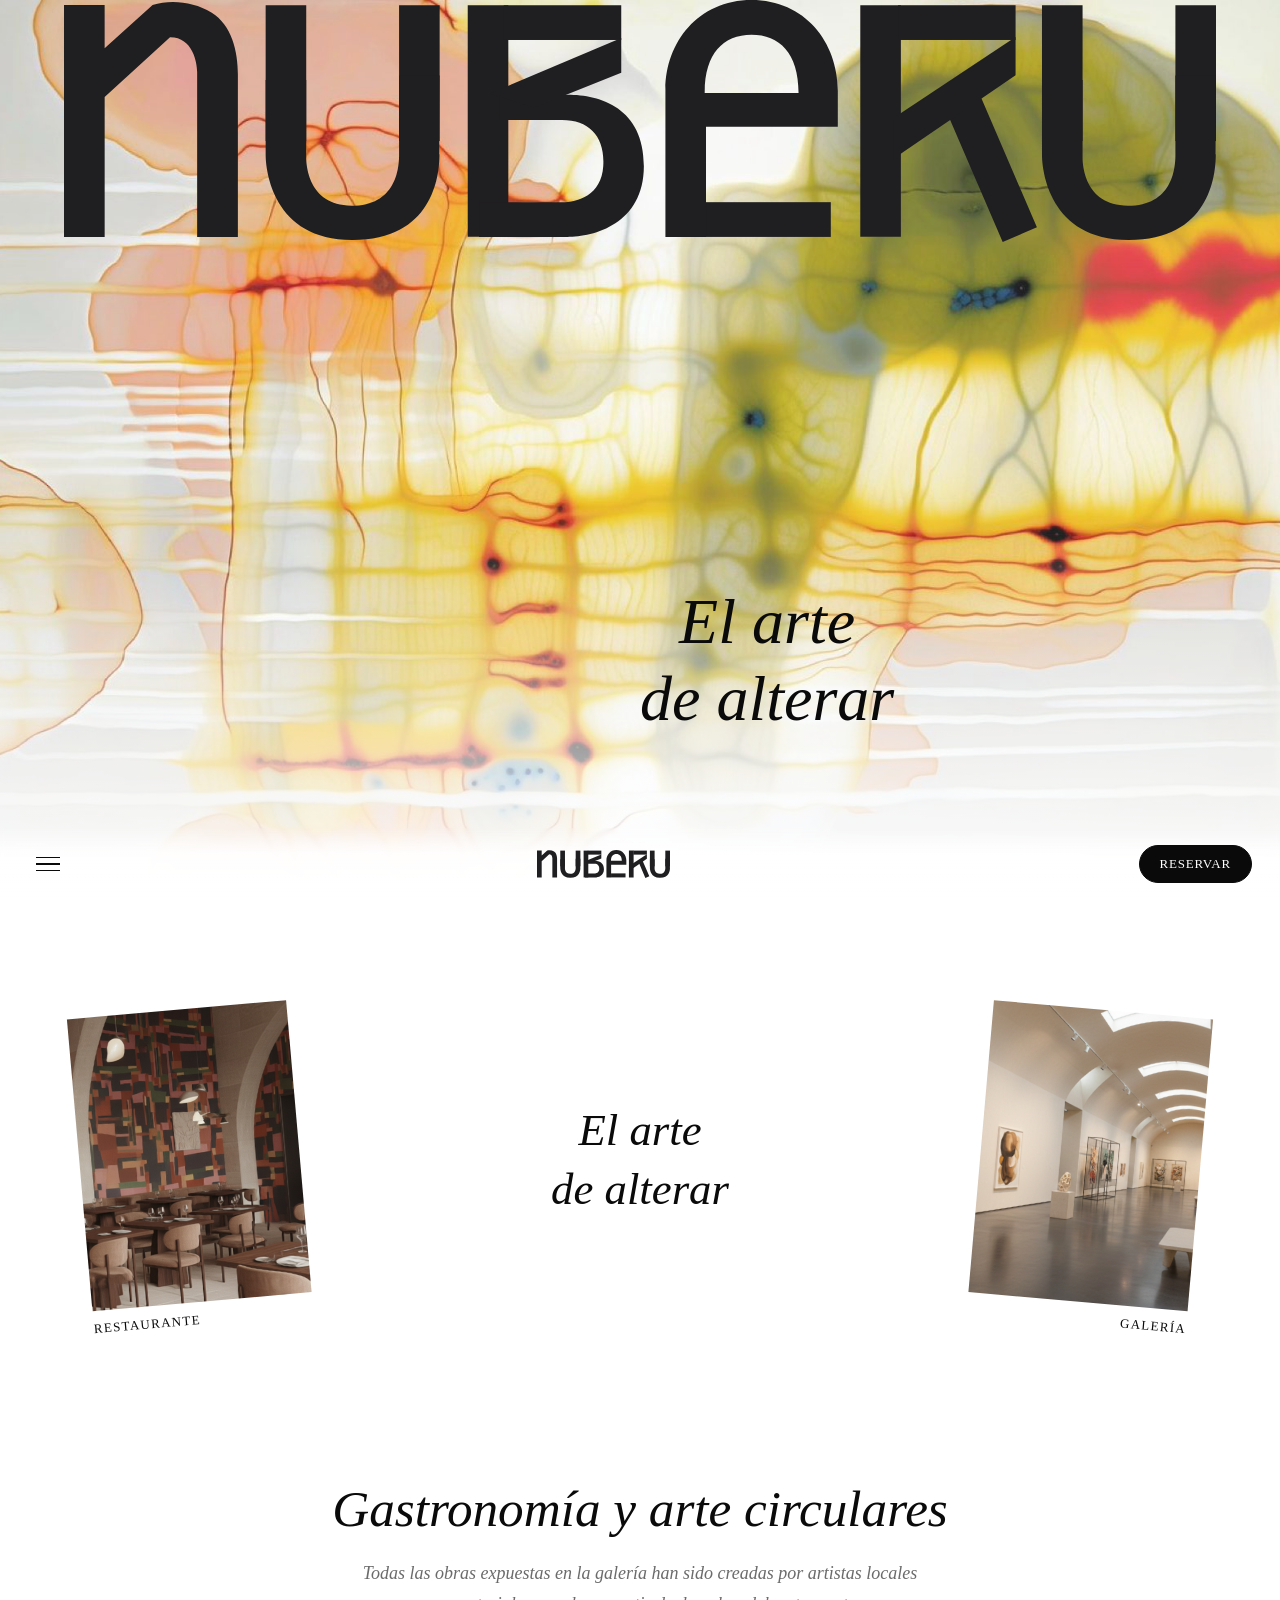
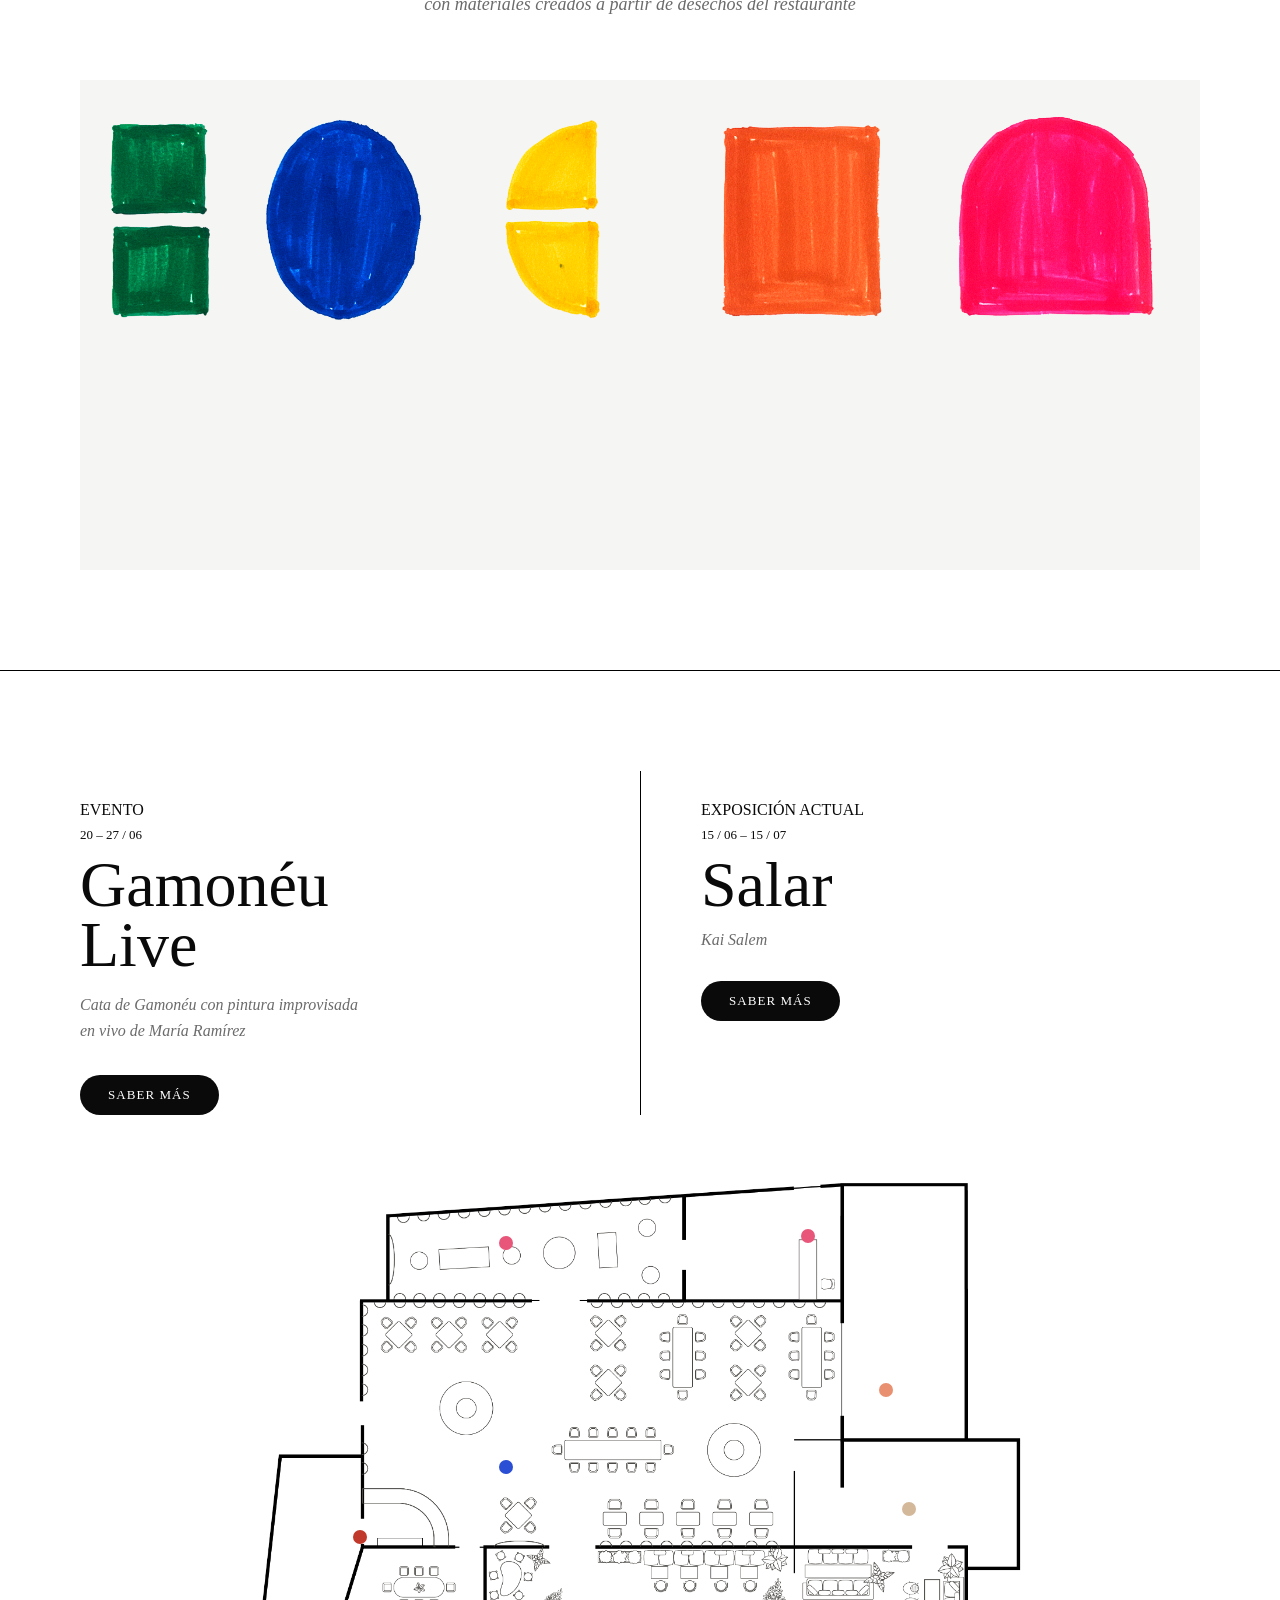
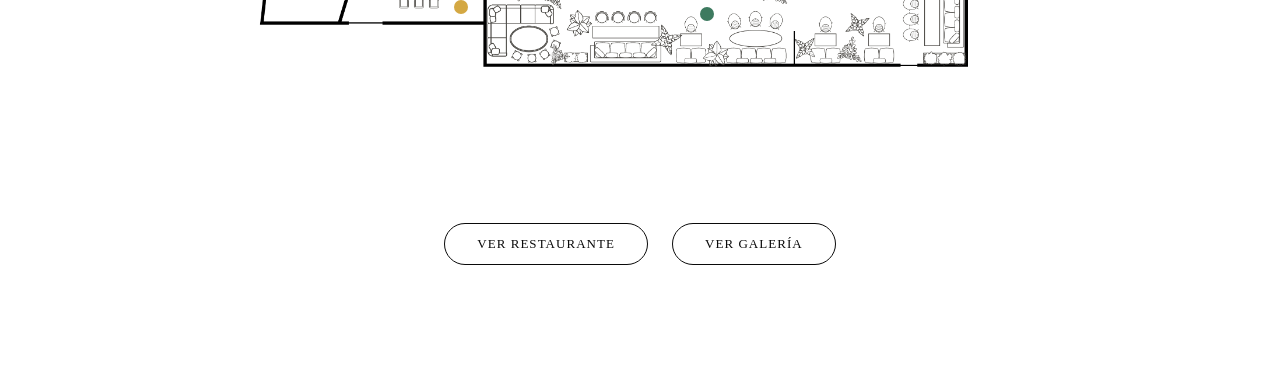
==== commit e353c007: "Add reservation functionality and improve UI for restaurant page" ====
--- a/index.html
+++ b/index.html
@@ -160,7 +160,7 @@
 ============================================= -->
 <section id="actualidad" aria-label="Actualidad">
 
-    <div class="actualidad-bloque">
+    <div class="actualidad-bloque1">
         <p class="actualidad-etiqueta">Evento</p>
         <p class="actualidad-fecha">20 – 27 / 06</p>
         <h2 class="actualidad-titulo">Gamonéu<br>Live</h2>
--- a/css/main.css
+++ b/css/main.css
@@ -446,25 +446,29 @@
     display: grid;
     grid-template-columns: 1fr 1fr;
     gap: 0;
-    max-width: 1400px;
     margin: 0 auto;
     padding: 100px 80px;
-    border-top: 1px solid #e0e0e0;
+    border-top: 1px solid #000000;
 }
 
 .actualidad-bloque {
-    padding: 0 60px 0 0;
+    padding: 10 90px 0 0;
+}
+
+.actualidad-bloque1 {
+    padding: 10 90px 0 90px;
 }
 
 .actualidad-bloque:last-child {
     padding: 0 0 0 60px;
-    border-left: 1px solid #e0e0e0;
+    border-left: 1px solid #000000;
 }
 
 .actualidad-etiqueta {
-    font-size: 11px;
+    font-size: 16px;
     text-transform: uppercase;
     margin-bottom: 8px;
+    margin-top: 30px;
 }
 
 .actualidad-fecha {
@@ -524,6 +528,8 @@
     padding: 60px 80px 100px;
     max-width: 1400px;
     margin: 0 auto;
+    margin-top: -200px;
+    margin-bottom: -100px;
     isolation: isolate;
     position: relative;
     z-index: 2;
@@ -534,6 +540,7 @@
     width: 100%;
     aspect-ratio: 16 / 10;
     overflow: visible;
+
 }
 
 .mapa-imagen {
@@ -541,6 +548,7 @@
     height: 100%;
     object-fit: contain;
     display: block;
+
 }
 
 .mapa-placeholder {
@@ -551,7 +559,6 @@
     justify-content: center;
     color: #aaa;
     font-size: 14px;
-    letter-spacing: 0.08em;
 }
 
 /* Puntos del mapa */
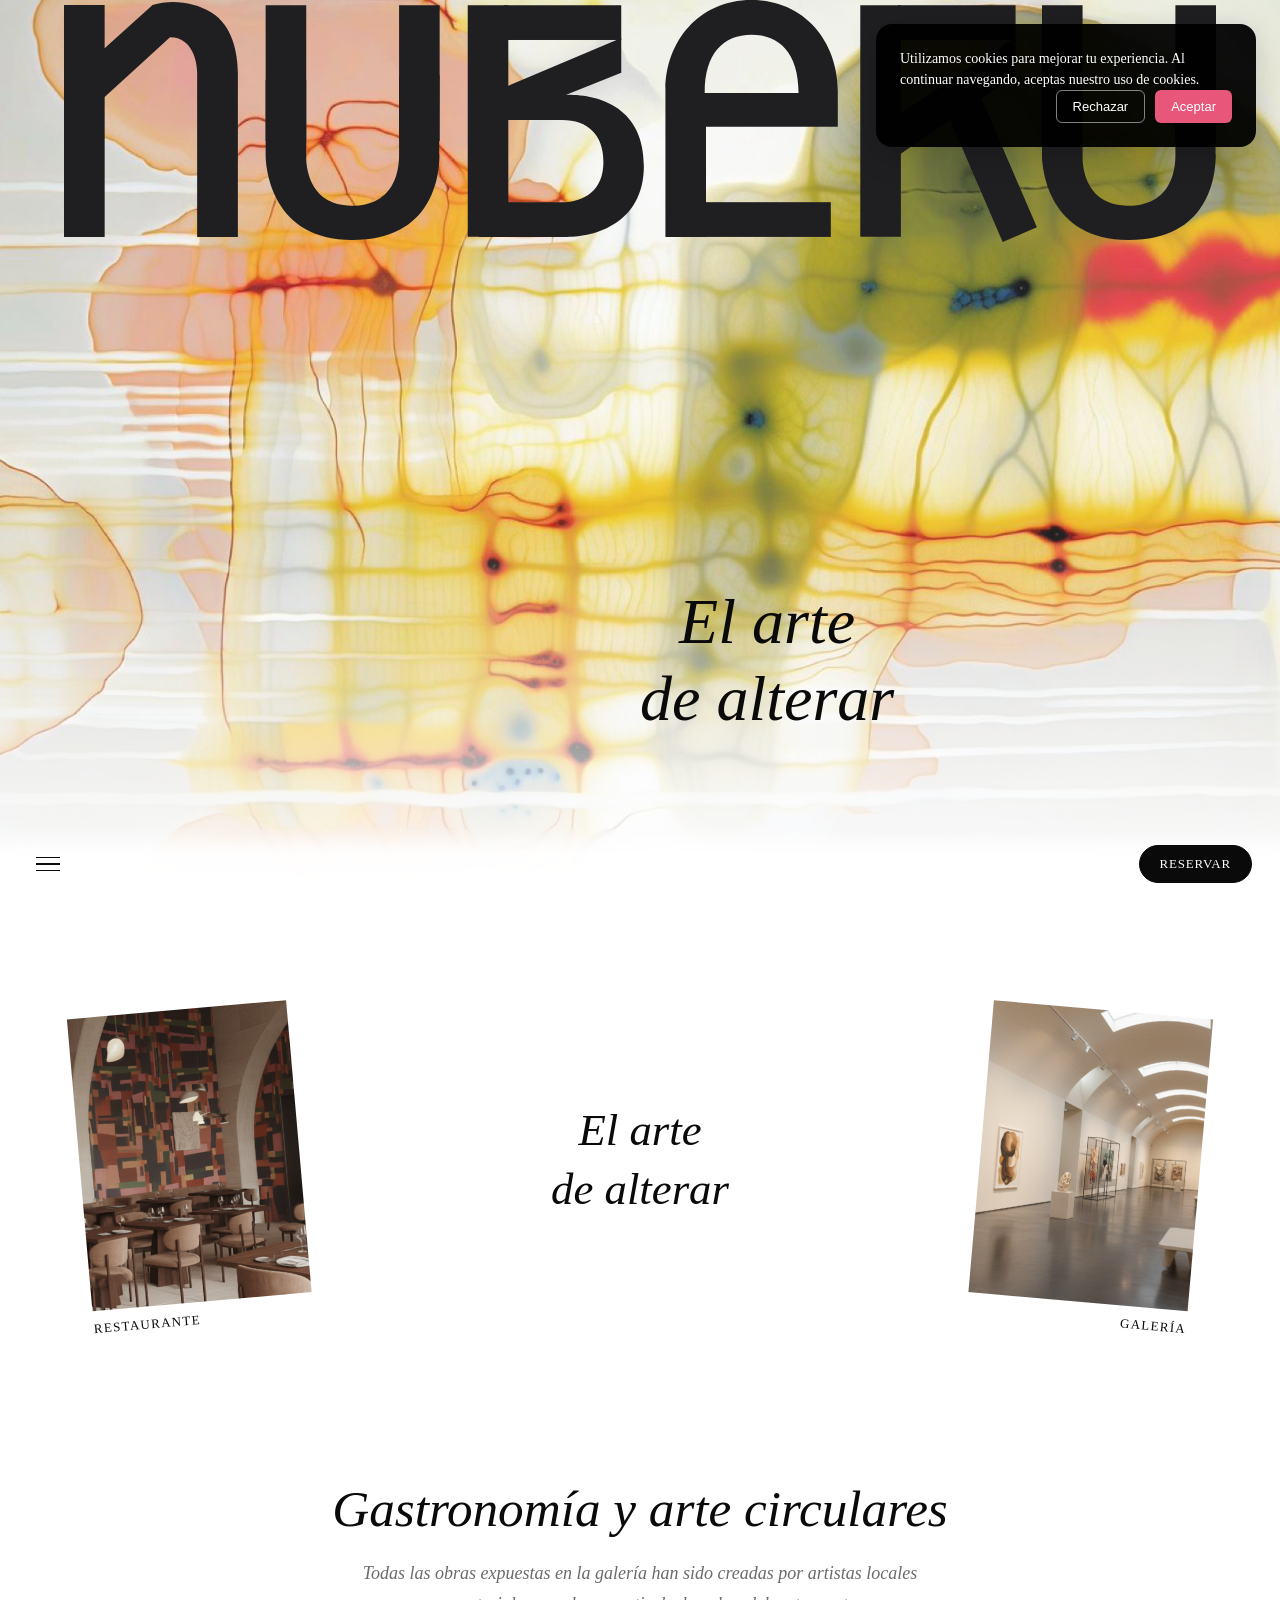
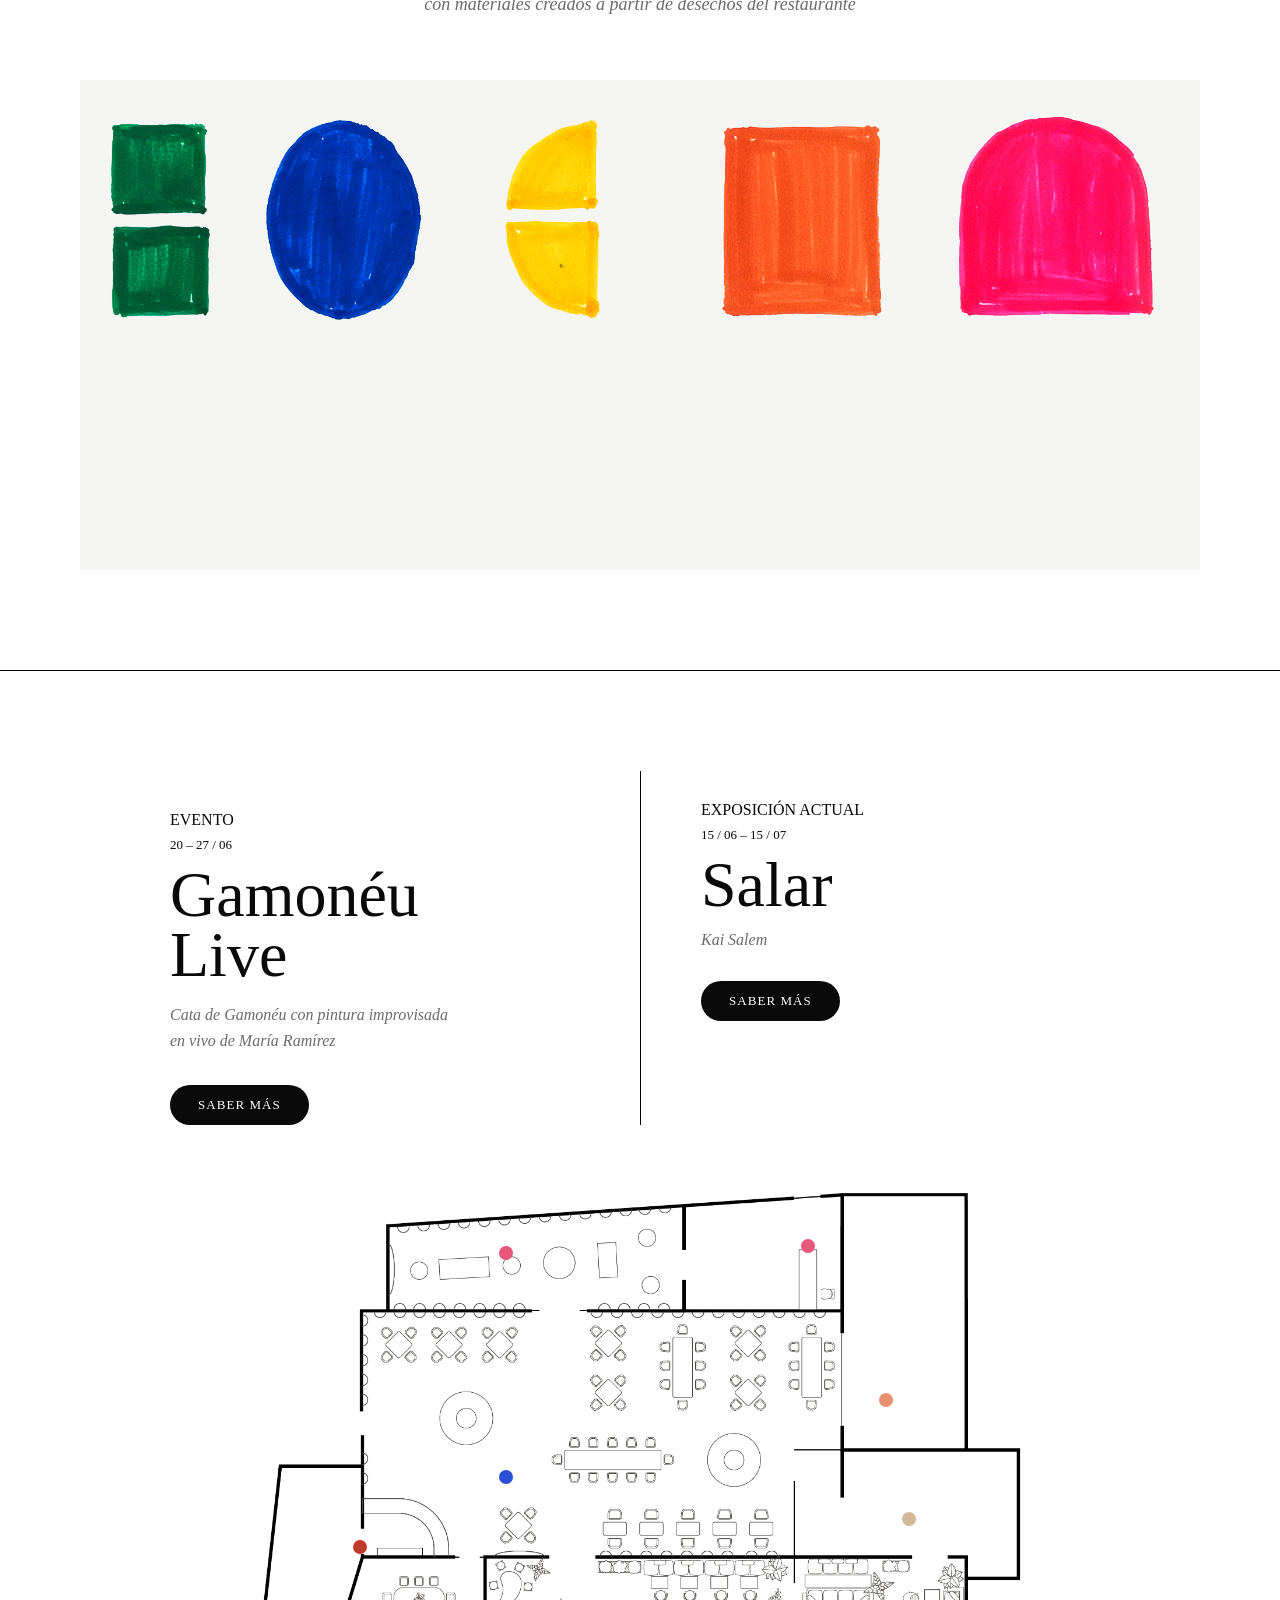
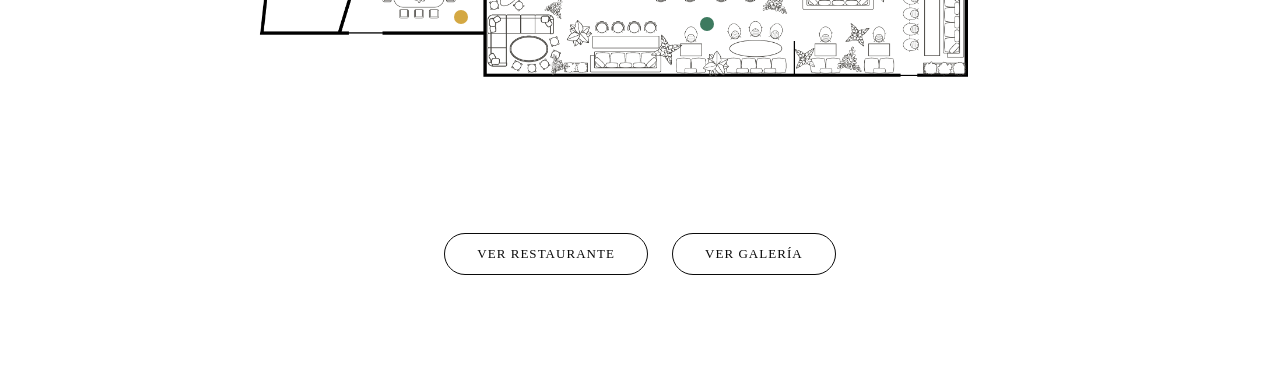
==== commit 17a242ce: "Add cookie consent banner and modals for legal notice and privacy policy" ====
--- a/index.html
+++ b/index.html
@@ -301,6 +301,21 @@
  <!-- js al final del body para no bloquear la carga del HTML -->
  <script src="js/main.js"></script>
 
+<!-- ============================================
+     BANNER DE COOKIES
+============================================= -->
+<div class="cookie-banner" id="cookieBanner" role="dialog" aria-label="Aviso de cookies">
+    <div class="cookie-contenido">
+        <p class="cookie-texto">
+            Utilizamos cookies para mejorar tu experiencia. Al continuar navegando, aceptas nuestro uso de cookies.
+        </p>
+        <div class="cookie-botones">
+            <button class="btn-rechazar" id="btnRechazar">Rechazar</button>
+            <button class="btn-aceptar" id="btnAceptar">Aceptar</button>
+        </div>
+    </div>
+</div>
+
  </body>
  </html>
 
--- a/css/main.css
+++ b/css/main.css
@@ -61,6 +61,22 @@
     -webkit-backdrop-filter: blur(2px);
 }
 
+.barra-logo {
+    position: absolute;
+    left: 50%;
+    transform: translateX(-50%);
+    opacity: 0;
+    transition: opacity 0.4s ease;
+    pointer-events: none;
+}
+
+.barra-logo.visible,
+.barra-logo--visible {
+    opacity: 1;
+    pointer-events: auto;
+}
+
+
 .btn-menu {
     background: none;
     border: none;
@@ -122,6 +138,35 @@
     color: var(--negro);
 }
 
+/* Botón "Saltar y reservar" en la barra durante el test */
+.btn-saltar-barra {
+    display: none;
+    background: transparent;
+    color: var(--negro);
+    border: 1.5px solid var(--negro);
+    border-radius: 100px;
+    padding: 10px 20px;
+    font-family: var(--fuente-cuerpo);
+    font-size: 13px;
+    letter-spacing: 0.06em;
+    text-transform: uppercase;
+    cursor: pointer;
+}
+
+.btn-saltar-barra:hover {
+    background: var(--negro);
+    color: var(--blanco);
+}
+
+/* Durante el test, ocultar "Reservar" y mostrar "Saltar y reservar" */
+body.test-activo .btn-reservar {
+    display: none;
+}
+
+body.test-activo .btn-saltar-barra {
+    display: inline-block;
+}
+
 /* CTAs bajo el mapa */
 .mapa-ctas {
     display: flex;
@@ -452,11 +497,11 @@
 }
 
 .actualidad-bloque {
-    padding: 10 90px 0 0;
+    padding: 10px 90px 0 0;
 }
 
 .actualidad-bloque1 {
-    padding: 10 90px 0 90px;
+    padding: 10px 90px 0 90px;
 }
 
 .actualidad-bloque:last-child {
@@ -770,4 +815,202 @@
         font-size: clamp(28px, 7vw, 44px);
         padding: 14px 0;
     }
-}+}
+
+/* =============================================
+   BANNER DE COOKIES
+============================================= */
+.cookie-banner {
+    position: fixed;
+    top: 24px;
+    right: 24px;
+    max-width: 380px;
+    background-color: rgba(0, 0, 0, 0.95);
+    color: #fff;
+    padding: 24px;
+    z-index: 999;
+    border-radius: 16px;
+    display: flex;
+    flex-direction: column;
+    gap: 16px;
+    box-shadow: 0 8px 32px rgba(0, 0, 0, 0.2);
+    animation: slideInRight 0.4s ease-out;
+}
+
+@keyframes slideInRight {
+    from {
+        opacity: 0;
+        transform: translateX(400px);
+    }
+    to {
+        opacity: 1;
+        transform: translateX(0);
+    }
+}
+
+.cookie-banner.oculto {
+    animation: slideOutRight 0.3s ease-out forwards;
+}
+
+@keyframes slideOutRight {
+    from {
+        opacity: 1;
+        transform: translateX(0);
+    }
+    to {
+        opacity: 0;
+        transform: translateX(400px);
+    }
+}
+
+.cookie-contenido {
+    width: 100%;
+}
+
+.cookie-texto {
+    margin: 0;
+    font-size: 14px;
+    line-height: 1.5;
+}
+
+.cookie-botones {
+    display: flex;
+    gap: 10px;
+    justify-content: flex-end;
+}
+
+.btn-aceptar,
+.btn-rechazar {
+    padding: 8px 16px;
+    border: none;
+    cursor: pointer;
+    border-radius: 6px;
+    font-size: 13px;
+    font-weight: 500;
+    transition: all 0.3s ease;
+    white-space: nowrap;
+}
+
+.btn-aceptar {
+    background-color: var(--acento-rosa);
+    color: #fff;
+}
+
+.btn-aceptar:hover {
+    background-color: #d74368;
+    transform: scale(1.05);
+}
+
+.btn-rechazar {
+    background-color: transparent;
+    color: #fff;
+    border: 1px solid rgba(255, 255, 255, 0.5);
+}
+
+.btn-rechazar:hover {
+    background-color: rgba(255, 255, 255, 0.1);
+    border-color: #fff;
+}
+
+/* Responsive: en móvil, ajustar posición */
+@media (max-width: 600px) {
+    .cookie-banner {
+        top: 12px;
+        right: 12px;
+        left: 12px;
+        max-width: none;
+    }
+}
+
+/* Footer pequeño dentro del menú overlay */
+.menu-overlay .menu-footer {
+    position: absolute;
+    left: 0;
+    right: 0;
+    bottom: 22px;
+    display: flex;
+    justify-content: center;
+    gap: 20px;
+    z-index: 10001;
+}
+
+.menu-overlay .menu-footer a {
+    color: var(--gris-texto);
+    text-decoration: underline;
+    text-underline-offset: 3px;
+    font-size: 13px;
+    font-weight: 300;
+    letter-spacing: 0.02em;
+    cursor: pointer;
+}
+
+/* Modal (ventana emergente) */
+.modal-backdrop {
+    position: fixed;
+    inset: 0;
+    background: rgba(255,255,255,0.35);
+    backdrop-filter: blur(4px);
+    -webkit-backdrop-filter: blur(4px);
+    opacity: 0;
+    pointer-events: none;
+    transition: opacity 0.18s ease;
+    z-index: 10002;
+}
+
+.modal-backdrop.activo {
+    opacity: 1;
+    pointer-events: auto;
+}
+
+.modal {
+    position: fixed;
+    left: 50%;
+    top: 50%;
+    transform: translate(-50%, -50%);
+    width: min(760px, calc(100% - 48px));
+    max-height: calc(100vh - 120px);
+    overflow: auto;
+    background: var(--blanco);
+    border: 1px solid var(--negro); /* borde negro */
+    border-radius: 0; /* sin redondeado */
+    padding: 28px;
+    box-shadow: 0 12px 40px rgba(0,0,0,0.12);
+    opacity: 0;
+    pointer-events: none;
+    transition: opacity 0.18s ease, transform 0.18s ease;
+    z-index: 10003;
+}
+
+.modal.activo {
+    opacity: 1;
+    pointer-events: auto;
+}
+
+.modal .modal-titulo {
+    font-size: 18px;
+    font-weight: 600;
+    margin-bottom: 12px;
+}
+
+.modal .modal-cuerpo {
+    font-size: 14px;
+    color: var(--gris-texto);
+    line-height: 1.6;
+}
+
+.modal .modal-cierre {
+    display: inline-block;
+    margin-top: 18px;
+    background: transparent;
+    border: 1px solid var(--negro);
+    padding: 8px 16px;
+    cursor: pointer;
+    font-family: var(--fuente-cuerpo);
+}
+
+/* Asegurar accesibilidad: foco visible */
+.menu-overlay .menu-footer a:focus,
+.modal .modal-cierre:focus {
+    outline: 2px dashed rgba(0,0,0,0.12);
+    outline-offset: 4px;
+}
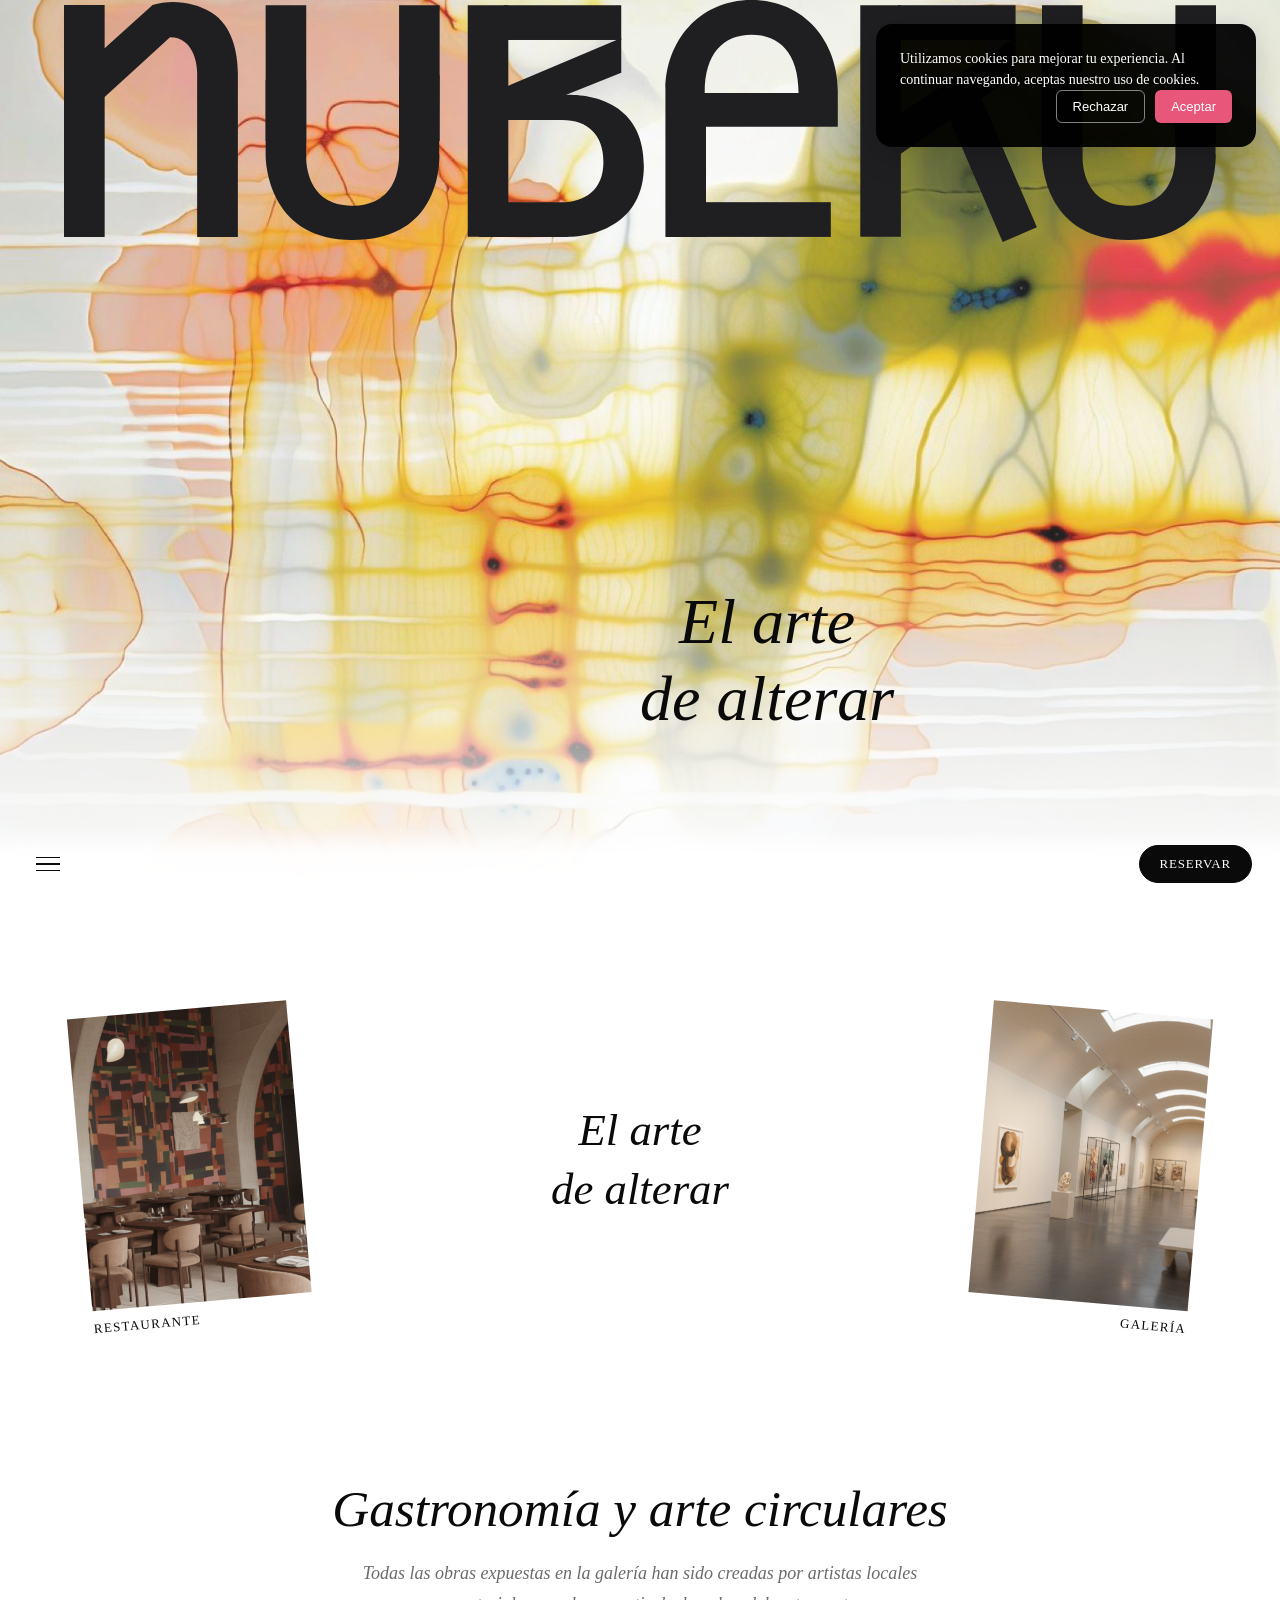
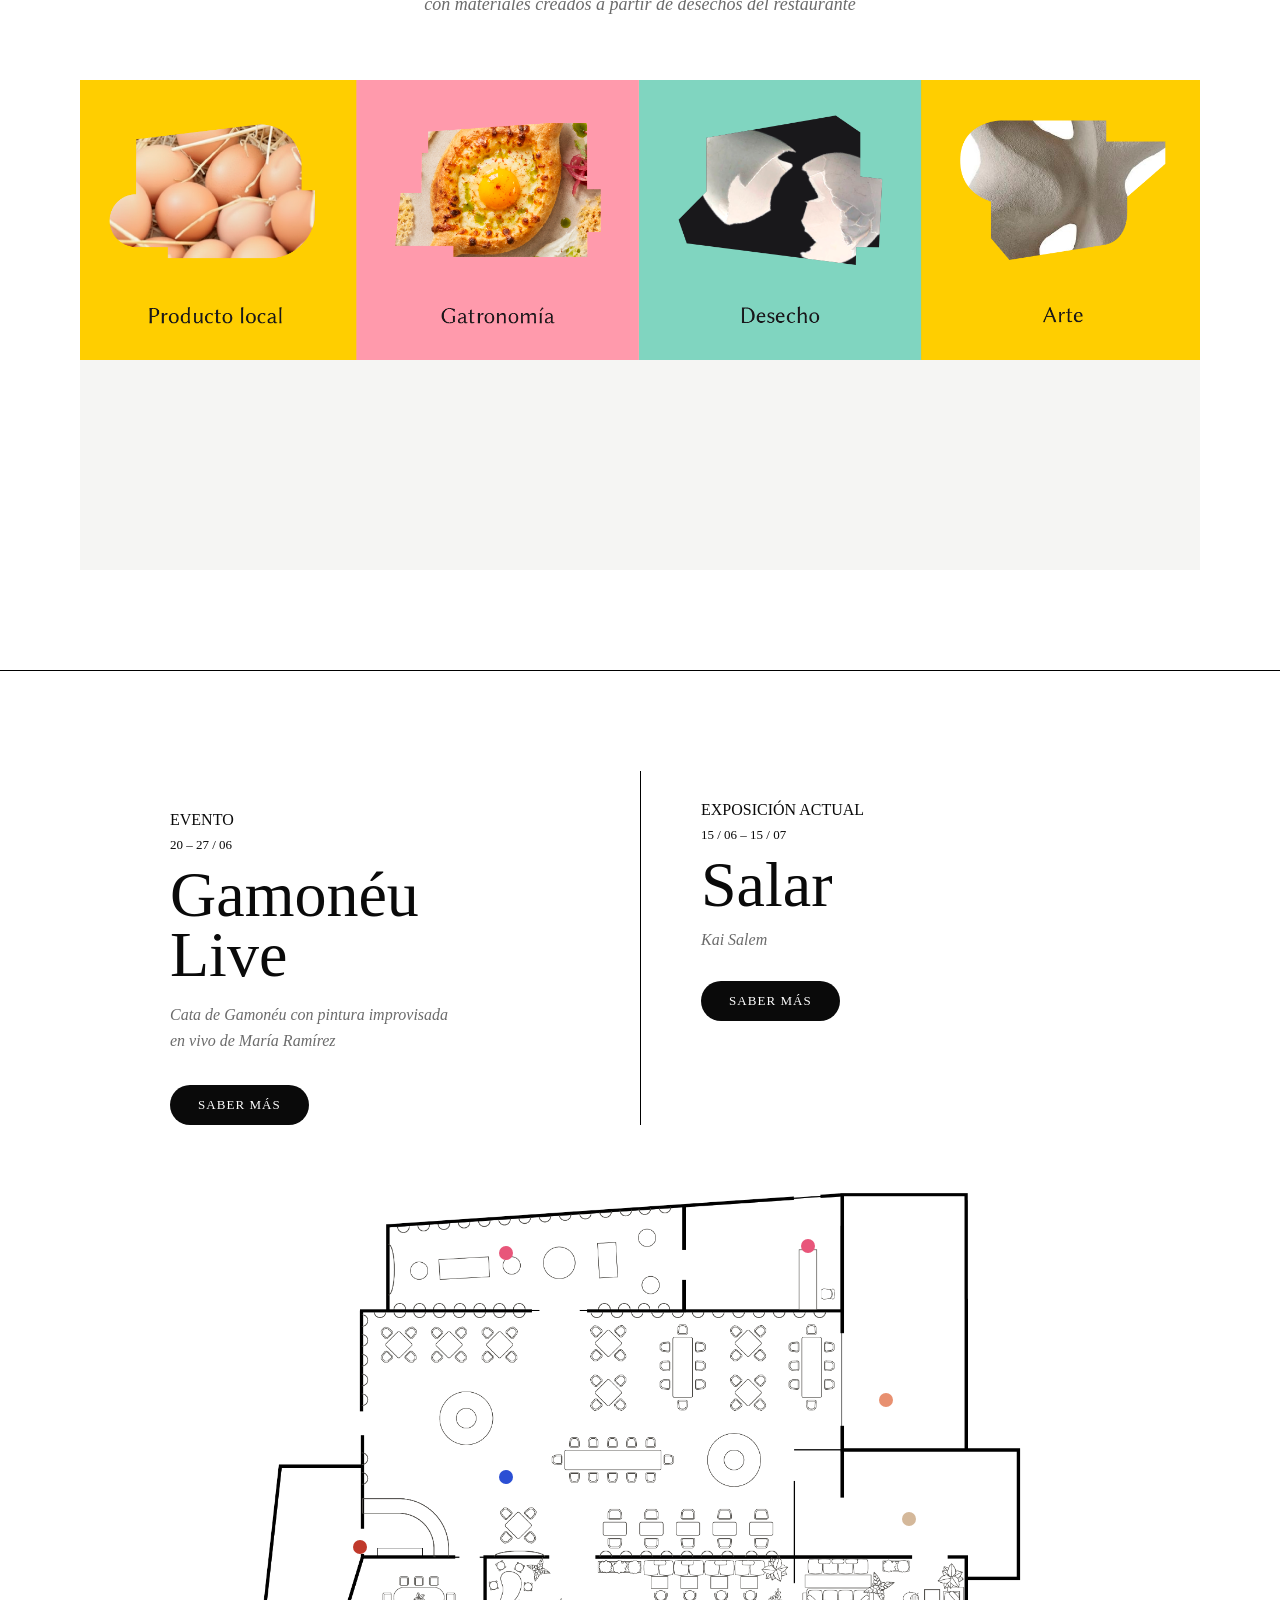
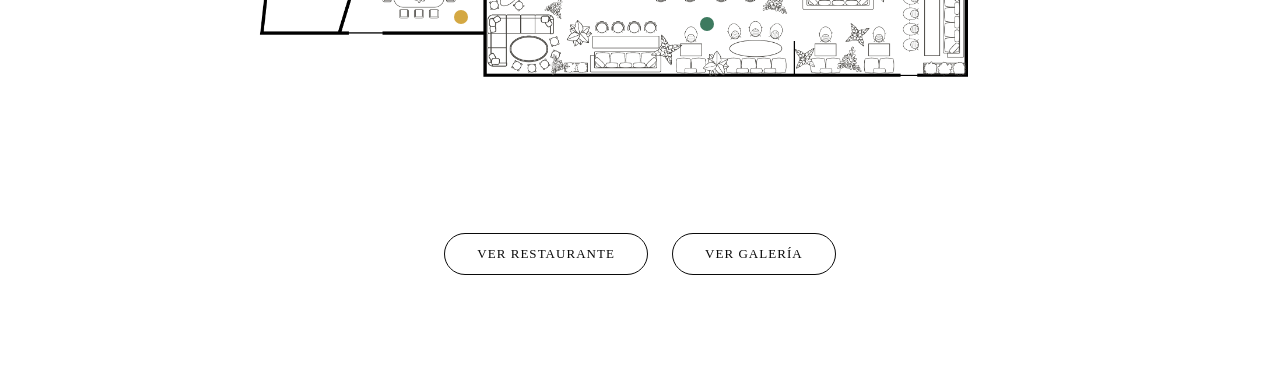
==== commit af5d8da8: "Disable "Terminar el test" button by default and enable it upon selection; add styles for disabled b" ====
--- a/index.html
+++ b/index.html
@@ -9,8 +9,7 @@
     <link rel="preconnect" href="https://fonts.googleapis.com" />
     <link rel="preconnect" href="https://fonts.gstatic.com" crossorigin />
     <link href="https://fonts.googleapis.com/css2?family=Cormorant+Garamond:ital,wght@0,300;0,400;1,300;1,400&display=swap" rel="stylesheet" />
-
-    <!-- Hoja de estilos externa -->
+    <link rel="icon" type="image/svg+xml" href="assets/images/favicon.svg" />
     <link rel="stylesheet" href="css/main.css" />
 </head>
 <body>
--- a/css/main.css
+++ b/css/main.css
@@ -761,6 +761,12 @@
    RESPONSIVE
 ============================================= */
 @media (max-width: 900px) {
+    .barra-logo {
+        left: auto;
+        right: 100px;
+        transform: none;
+    }
+
     #intro {
         grid-template-columns: 1fr;
         padding: 60px 32px;
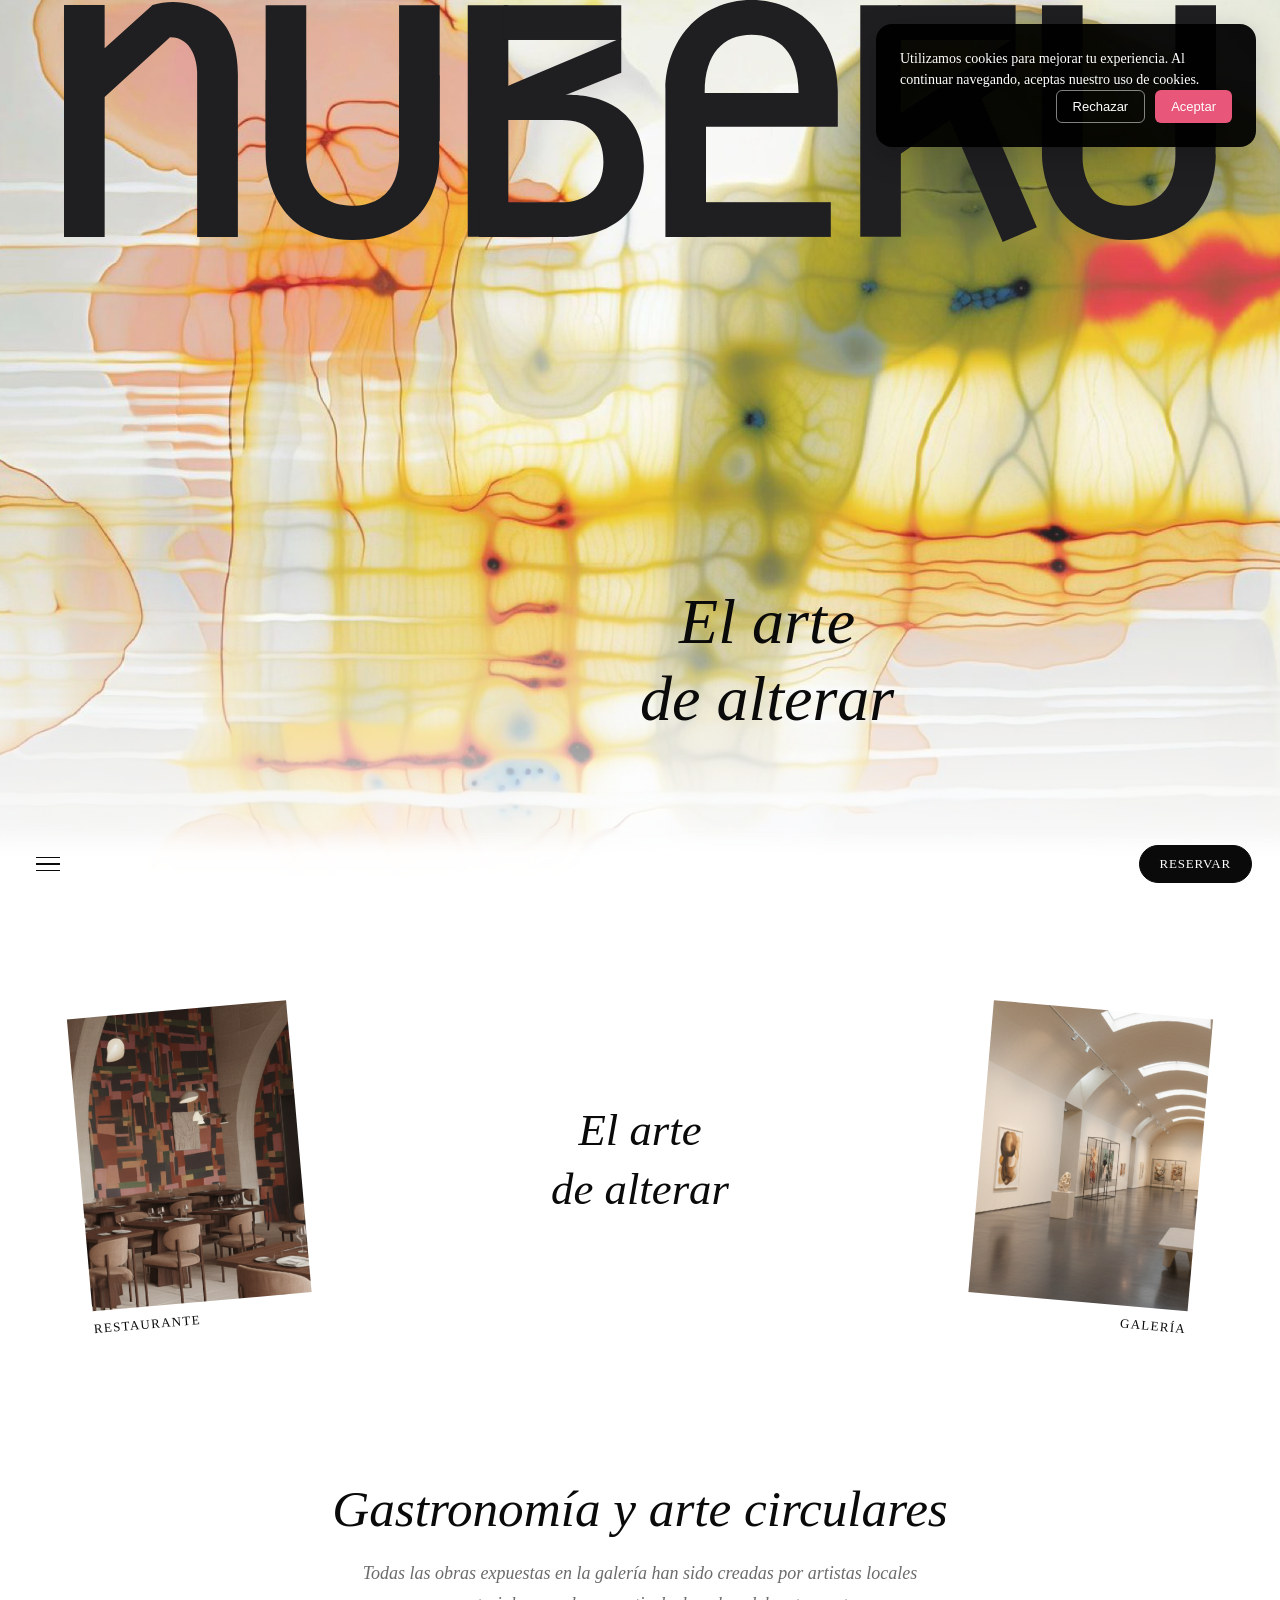
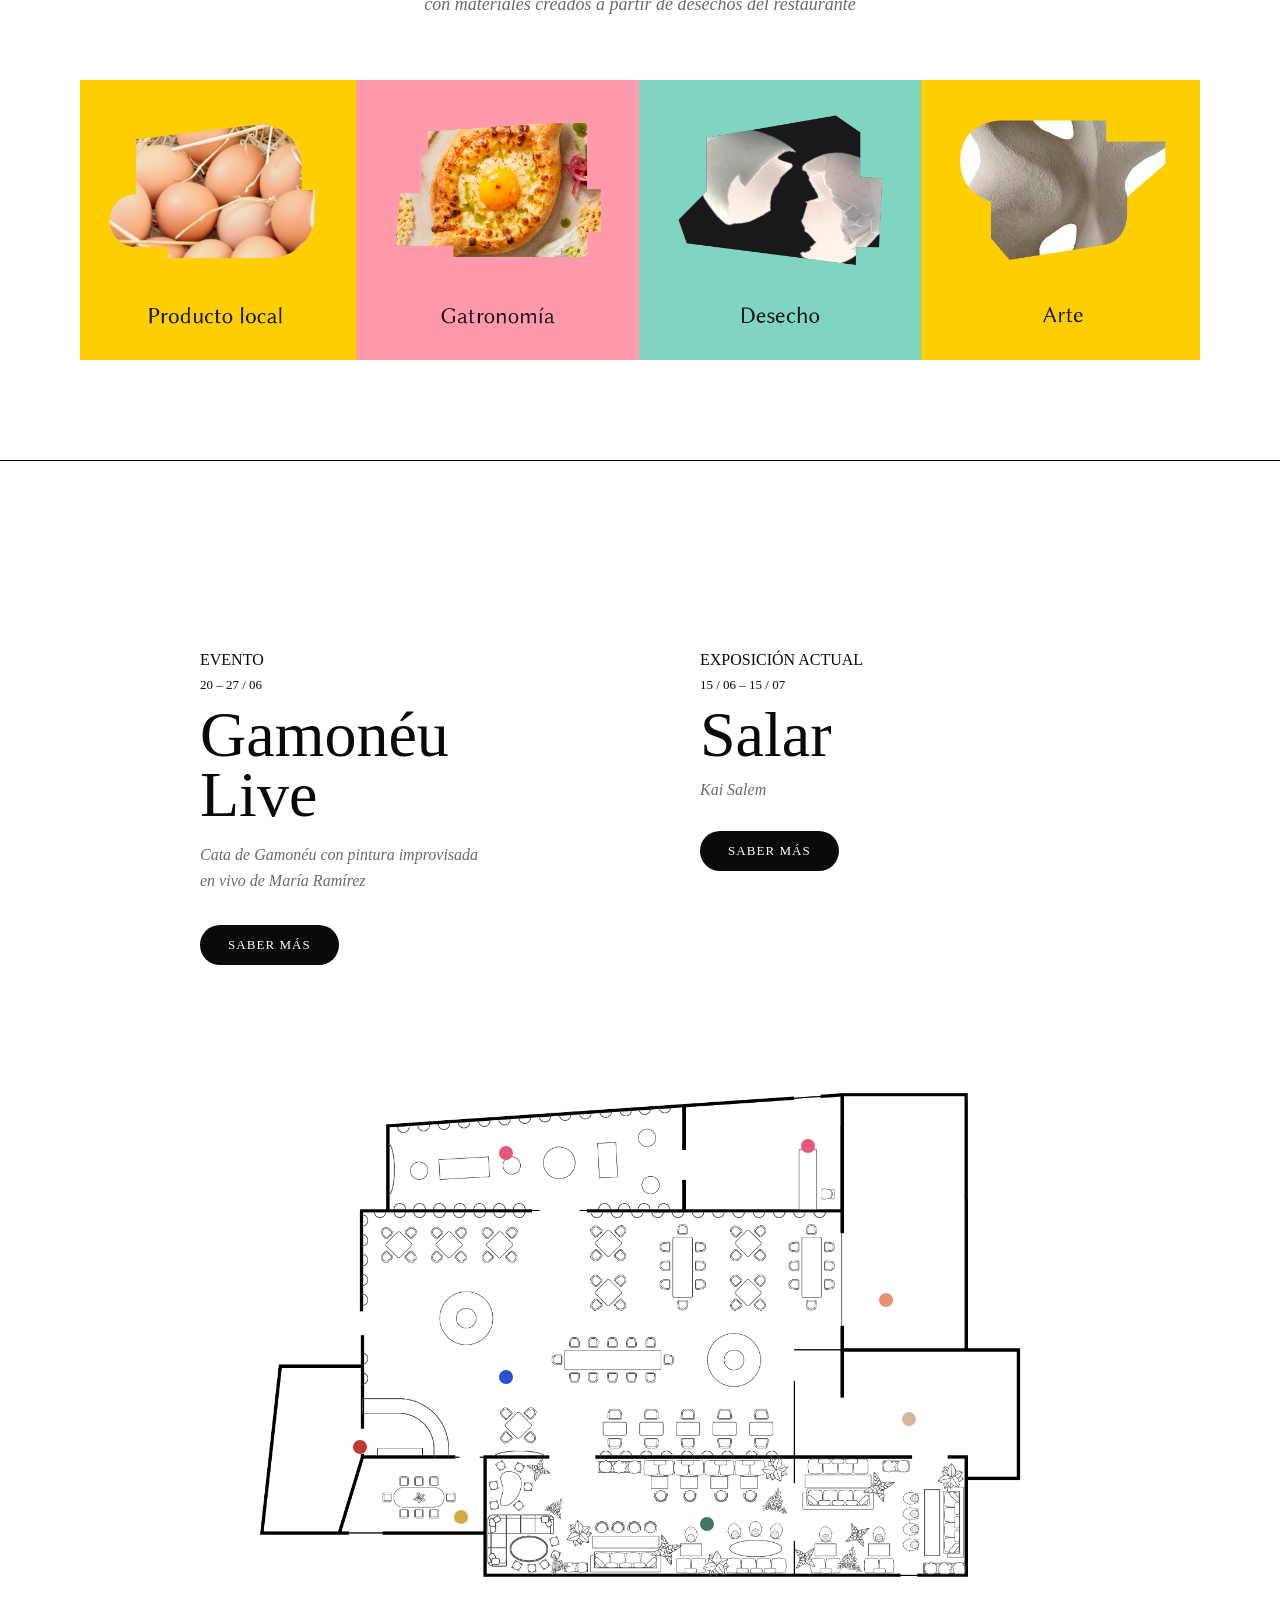
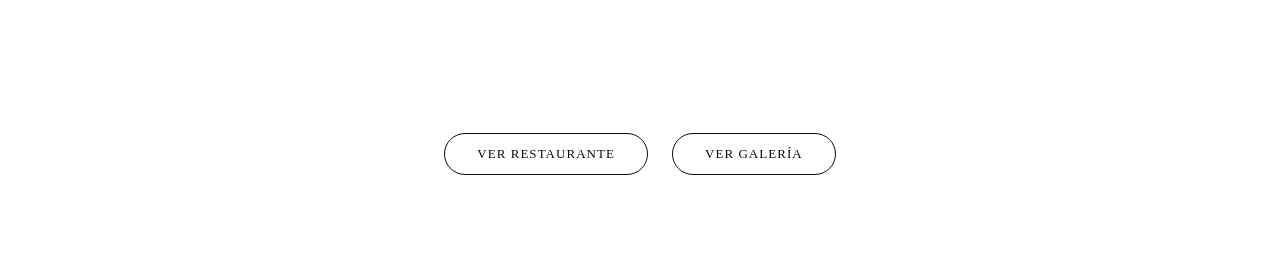
==== commit 721b0e45: "Sección actualidad (no solapar, responsive columnas)" ====
--- a/index.html
+++ b/index.html
@@ -12,7 +12,7 @@
     <link rel="icon" type="image/svg+xml" href="assets/images/favicon.svg" />
     <link rel="stylesheet" href="css/main.css" />
 </head>
-<body>
+<body class="page-index">
 
 <!-- ============================================
      BARRA FIJA INFERIOR
--- a/css/main.css
+++ b/css/main.css
@@ -460,7 +460,6 @@
 
 .filosofia-imagen {
     width: 100%;
-    aspect-ratio: 16 / 7;
     overflow: hidden;
     background: var(--gris-claro);
     position: relative;
@@ -484,29 +483,42 @@
     letter-spacing: 0.08em;
 }
 
+
 /* =============================================
    SECCIÓN 4: ACTUALIDAD
 ============================================= */
 #actualidad {
     display: grid;
-    grid-template-columns: 1fr 1fr;
+    grid-template-columns: 1fr 1fr;   /* ← DOS columnas en desktop */
     gap: 0;
     margin: 0 auto;
-    padding: 100px 80px;
+    padding: 100px 80px 100px 200px;
     border-top: 1px solid #000000;
 }
 
 .actualidad-bloque {
-    padding: 10px 90px 0 0;
+    padding: 60px 0 60px 0;
 }
 
 .actualidad-bloque1 {
-    padding: 10px 90px 0 90px;
+    padding: 60px 0 60px 0;
 }
 
 .actualidad-bloque:last-child {
-    padding: 0 0 0 60px;
-    border-left: 1px solid #000000;
+    padding: 60px 0 0 0;
+    border-left: none;
+}
+
+/* ── MÓVIL: una encima de otra ── */
+@media (max-width: 900px) {
+    #actualidad {
+        grid-template-columns: 1fr;
+        padding: 60px 32px;
+    }
+
+    .actualidad-bloque:last-child {
+        padding: 60px 0;
+    }
 }
 
 .actualidad-etiqueta {
@@ -762,9 +774,35 @@
 ============================================= */
 @media (max-width: 900px) {
     .barra-logo {
-        left: auto;
-        right: 100px;
+        left: 100px;
+        right: auto;
         transform: none;
+            #mapa {
+                margin-top: 0;
+            }
+    }
+
+    /* Desplazar el logo hacia la izquierda SOLO en móvil para las páginas principales
+       (excepto reservas que tiene el test/formulario) */
+    body.page-index .barra-logo,
+    body.page-galeria .barra-logo,
+    body.page-restaurante .barra-logo {
+        left: calc(50% - 80px) !important;
+        transform: none !important;
+    }
+
+    /* Ocultar en móvil el botón "Saltar y reservar" que aparece al iniciar el test
+       para evitar que sea demasiado grande y que el logo se superponga sobre él. */
+    #btnSaltarBarra,
+    .btn-saltar-barra {
+        display: none !important;
+    }
+
+    /* Si la barra tiene la clase .sin-saltar (el botón no está visible), centrar el logo */
+    .barra-inferior.sin-saltar .barra-logo {
+        left: 50% !important;
+        transform: translateX(-50%) !important;
+        right: auto !important;
     }
 
     #intro {
@@ -783,20 +821,6 @@
     }
 
     #filosofia { padding: 40px 32px 60px; }
-
-    #actualidad {
-        grid-template-columns: 1fr;
-        padding: 60px 32px;
-        gap: 60px;
-    }
-
-    .actualidad-bloque,
-    .actualidad-bloque:last-child {
-        padding: 0;
-        border: none;
-    }
-
-    #mapa { padding: 40px 32px 60px; }
 
     .mapa-ctas {
         flex-direction: column;
